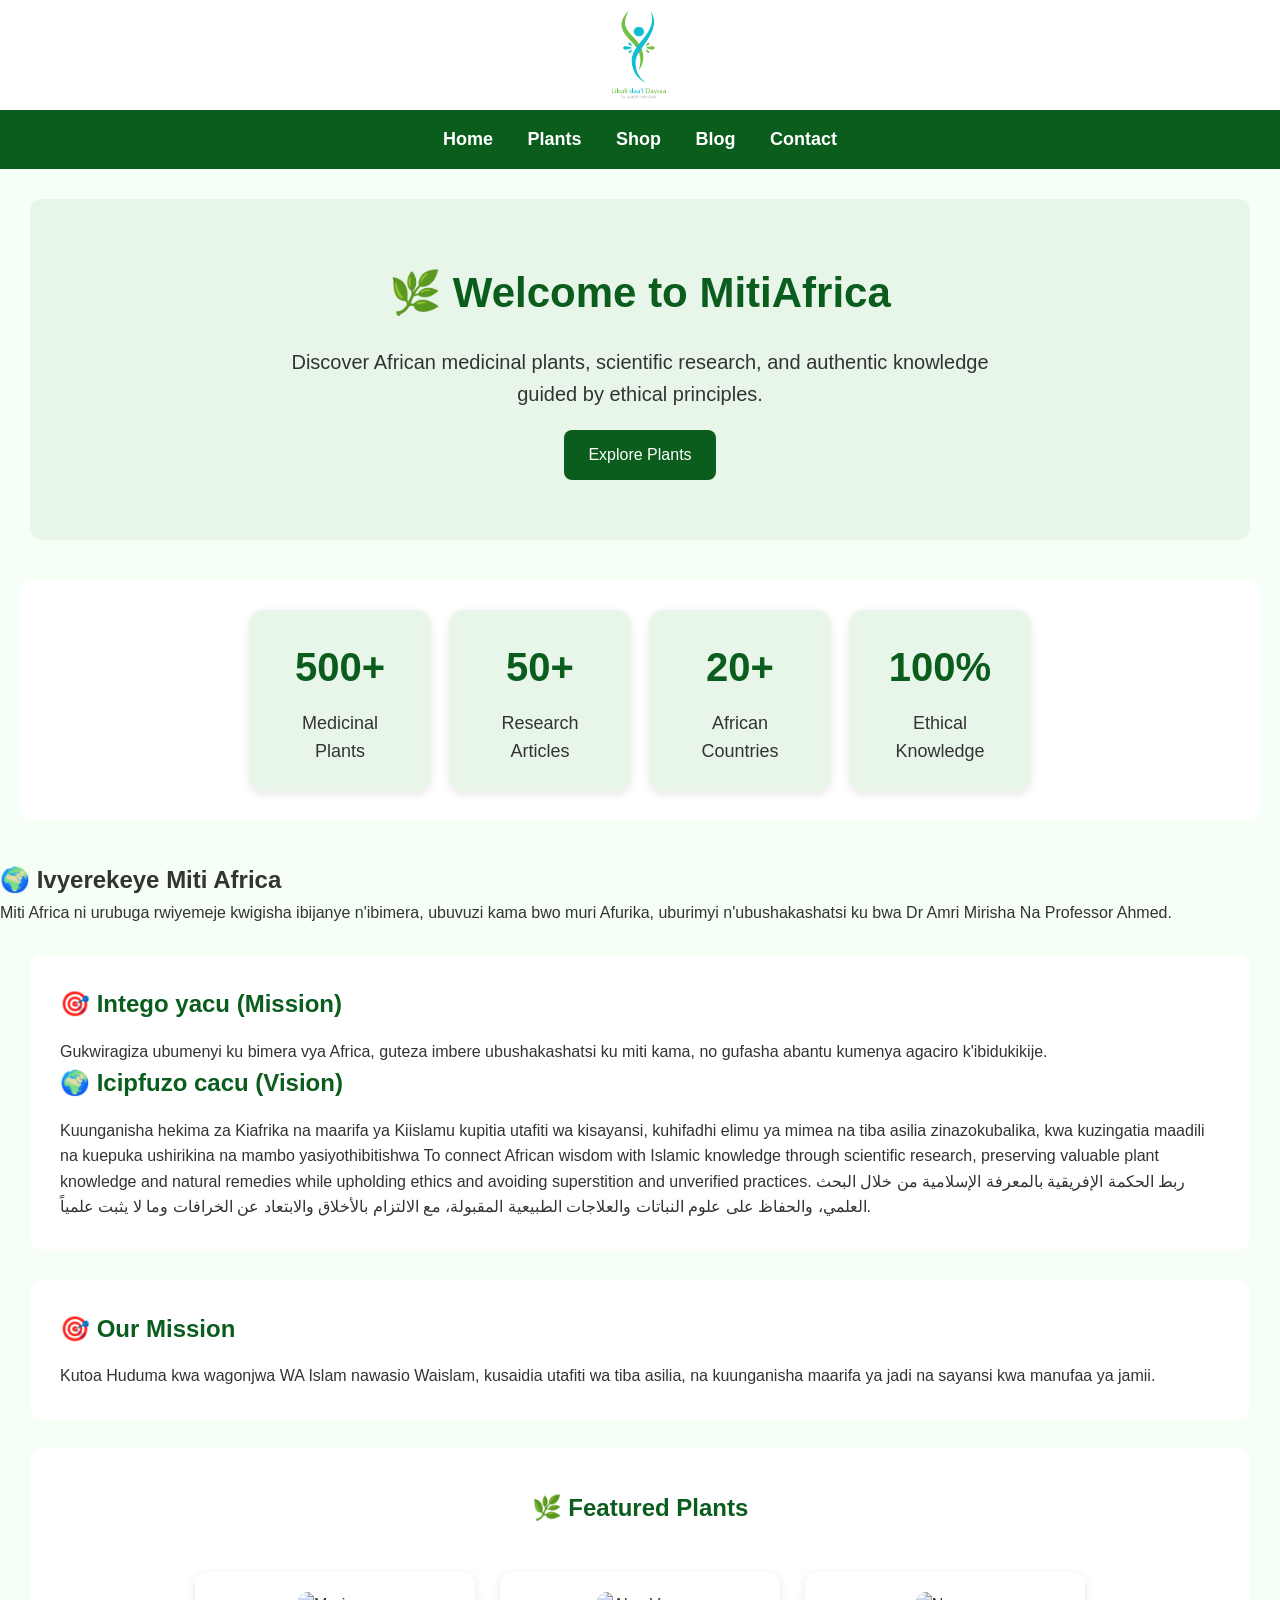
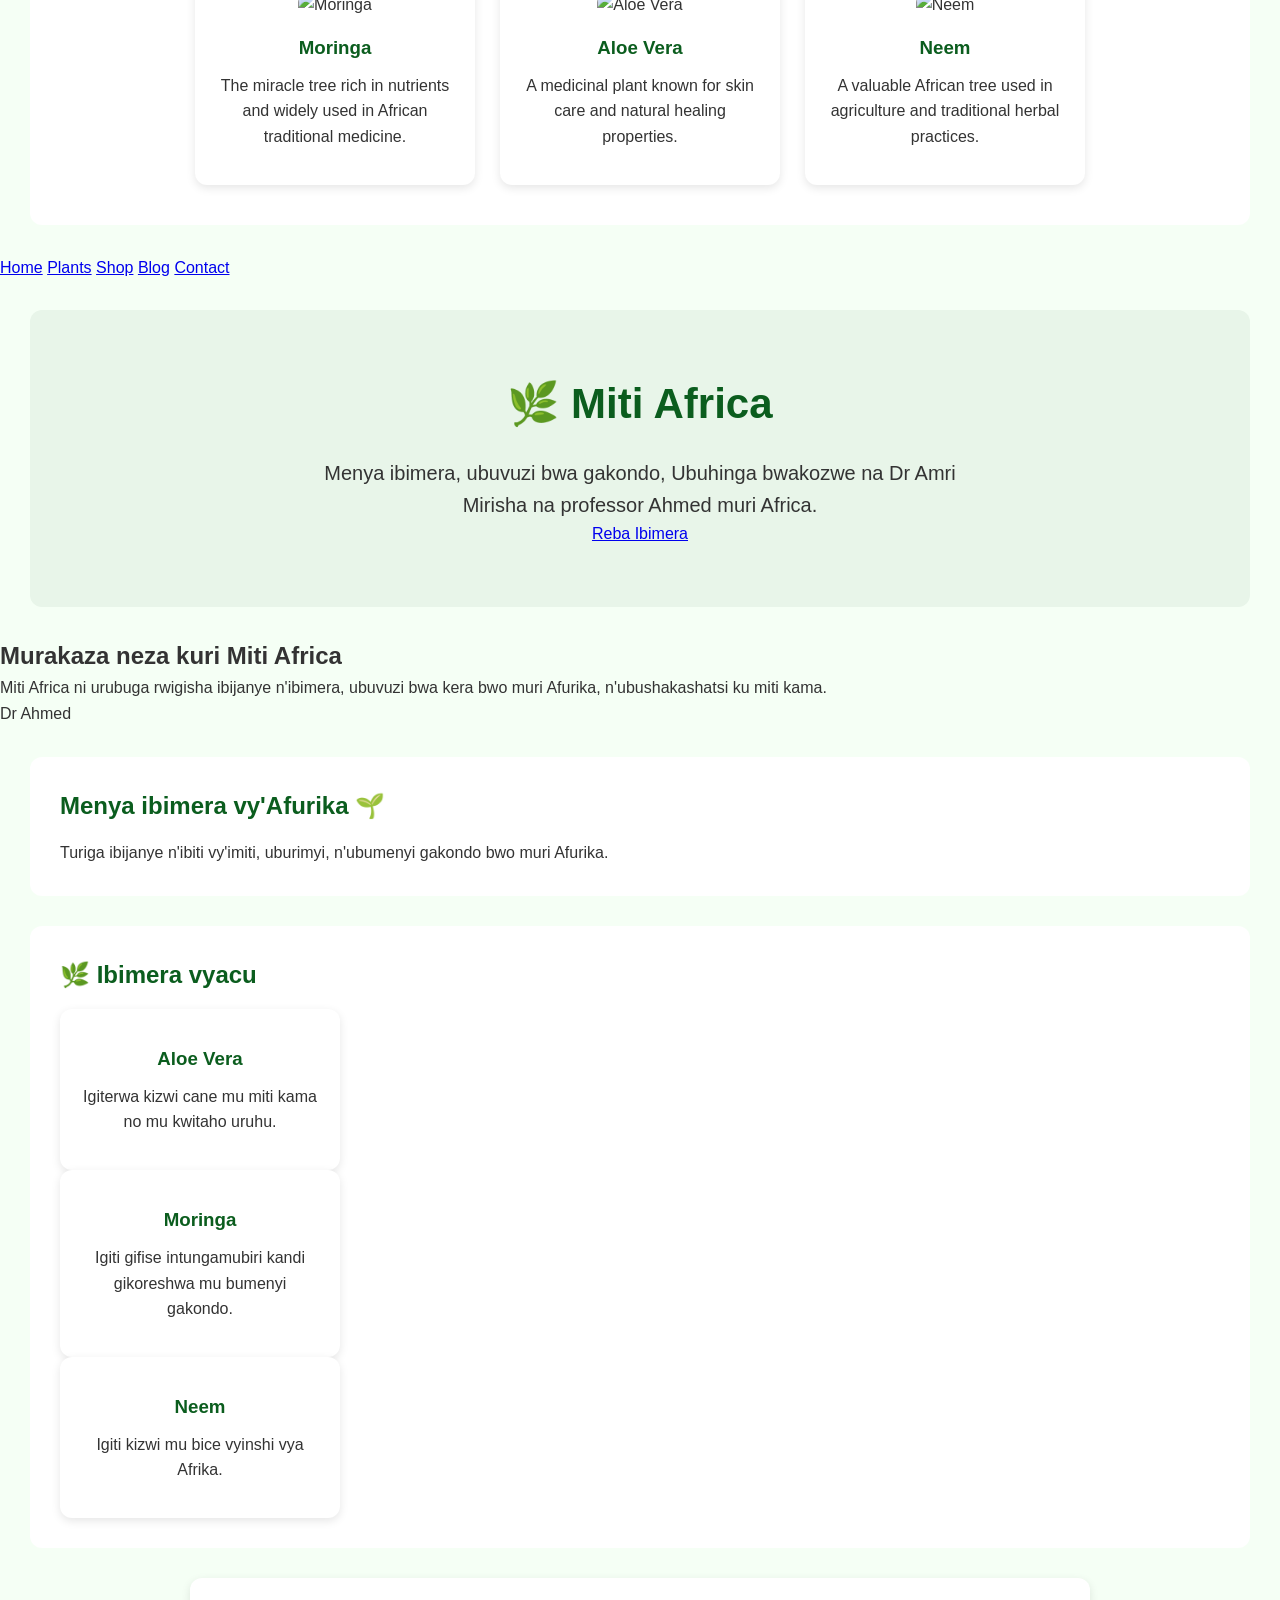
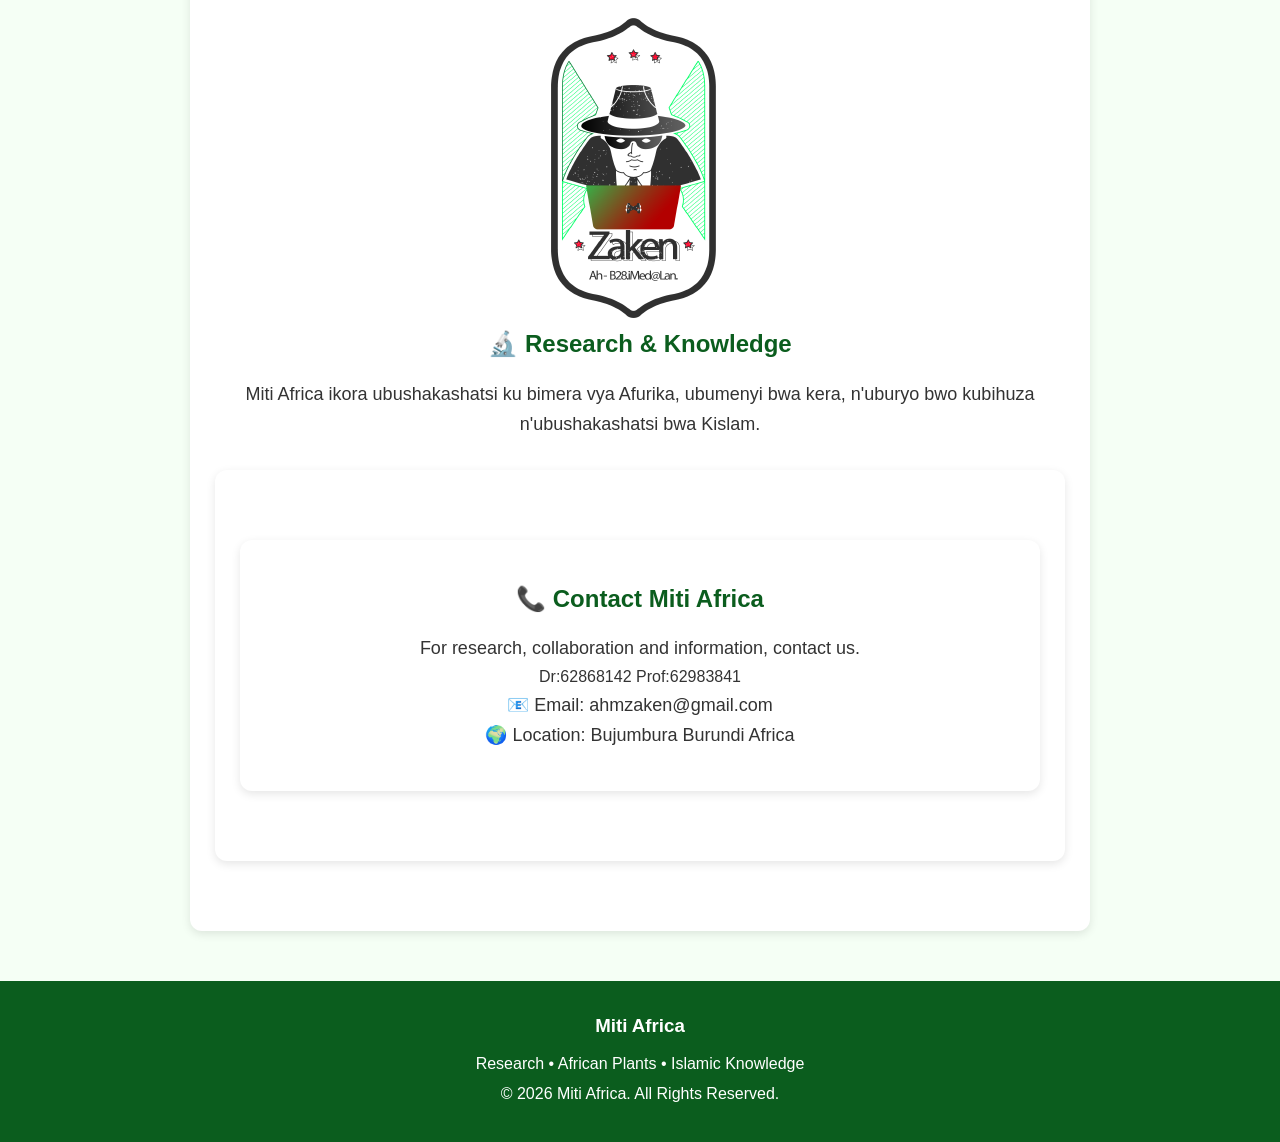
==== index.html @ 07043525 "Update index.html" ====
<!DOCTYPE html>
<html lang="en">

<head>
    <link rel="stylesheet" href="style.css">
    <link rel="icon" type="image/png" href="images/favicon.png">
    
<meta charset="UTF-8">
<meta name="viewport" content="width=device-width, initial-scale=1.0">
<title>Miti Africa</title>

<link rel="stylesheet" href="style.css">

</head>
    
<body>

<header>
    <img src="images/docteur.png" alt="Miti Africa Logo">
</header>

<nav>
    <a href="index.html">Home</a>
    <a href="plants.html">Plants</a>
    <a href="shop.html">Shop</a>
    <a href="blog.html">Blog</a>
    <a href="contact.html">Contact</a>
</nav>

<section class="hero">

    <h1>🌿 Welcome to MitiAfrica</h1>

    <p>
        Discover African medicinal plants, scientific research,
        and authentic knowledge guided by ethical principles.
    </p>

    <a href="plants.html" class="btn">Explore Plants</a>

</section>
<section class="stats">

    <div class="stat-card">
        <h2>500+</h2>
        <p>Medicinal Plants</p>
    </div>
    
    <div class="stat-card">
        <h2>50+</h2>
        <p>Research Articles</p>
    </div>

    <div class="stat-card">
        <h2>20+</h2>
        <p>African Countries</p>
    </div>

    <div class="stat-card">
        <h2>100%</h2>
        <p>Ethical Knowledge</p>
    </div>

</section>
    <h2>🌍 Ivyerekeye Miti Africa</h2>

    <p>
        Miti Africa ni urubuga rwiyemeje kwigisha ibijanye n'ibimera,
        ubuvuzi kama bwo muri Afurika, uburimyi n'ubushakashatsi ku bwa Dr Amri Mirisha Na Professor Ahmed.
    </p>

  </section> 
    <section class="mission">

    <div>
        <h2>🎯 Intego yacu (Mission)</h2>
        <p>
            Gukwiragiza ubumenyi ku bimera vya Africa,
            guteza imbere ubushakashatsi ku miti kama,
            no gufasha abantu kumenya agaciro k'ibidukikije.
        </p>
    </div>

    <div>
        <h2>🌍 Icipfuzo cacu (Vision)</h2>
        <p>
           Kuunganisha hekima za Kiafrika na maarifa ya Kiislamu
          kupitia utafiti wa kisayansi, kuhifadhi elimu ya mimea na tiba asilia zinazokubalika, kwa kuzingatia maadili na kuepuka ushirikina na mambo yasiyothibitishwa
         
          
          To connect African wisdom with Islamic knowledge through scientific research, preserving valuable plant knowledge and natural remedies
          while upholding ethics and avoiding superstition and unverified practices.
          
          
          ربط الحكمة الإفريقية بالمعرفة الإسلامية من خلال البحث العلمي، والحفاظ على علوم النباتات والعلاجات الطبيعية المقبولة، مع الالتزام بالأخلاق والابتعاد عن الخرافات وما لا يثبت علمياً.
        </p>
    </div>

    </section>
    <section class="mission">

    <div>
        <h2>🎯 Our Mission</h2>
        <p>
            Kutoa Huduma kwa wagonjwa WA Islam nawasio Waislam, kusaidia utafiti wa tiba asilia,
            na kuunganisha maarifa ya jadi na sayansi kwa manufaa ya jamii.
        </p>
    </div>

</section>

</section>
 <section class="featured-plants">

<h2>🌿 Featured Plants</h2>

<div class="plant-card">
<img src="images/moringa.jpg" alt="Moringa">
<h3>Moringa</h3>
<p>The miracle tree rich in nutrients and widely used in African traditional medicine.</p>
</div>

<div class="plant-card">
<img src="images/aloe-vera.jpg" alt="Aloe Vera">
<h3>Aloe Vera</h3>
<p>A medicinal plant known for skin care and natural healing properties.</p>
</div>

<div class="plant-card">
<img src="images/neem.jpg" alt="Neem">
<h3>Neem</h3>
<p>A valuable African tree used in agriculture and traditional herbal practices.</p>
</div>

</section> 
</section>  
    <a href="index.html">Home</a>
    <a href="plants.html">Plants</a>
    <a href="shop.html">Shop</a>
    <a href="blog.html">Blog</a>
    <a href="contact.html">Contact</a>
</nav>
<section class="hero">
    <h1>🌿 Miti Africa</h1>
    <p>
        Menya ibimera, ubuvuzi bwa gakondo, Ubuhinga bwakozwe na Dr Amri Mirisha na professor Ahmed muri Africa.
    </p>

    <a href="plants.html" class="button">Reba Ibimera</a>
</section>

<h2>Murakaza neza kuri Miti Africa</h2>

<p>
Miti Africa ni urubuga rwigisha ibijanye n'ibimera, ubuvuzi bwa kera bwo muri Afurika, n'ubushakashatsi ku miti kama.
<br>
Dr Ahmed
</p>
<section>
    <h2>Menya ibimera vy'Afurika 🌱</h2>
    <p>
        Turiga ibijanye n'ibiti vy'imiti, uburimyi, n'ubumenyi gakondo bwo muri Afurika.
    </p>
</section>
    <section>
    <h2>🌿 Ibimera vyacu</h2>

    <div class="plants">

        <div class="plant-card">
            <h3>Aloe Vera</h3>
            <p>Igiterwa kizwi cane mu miti kama no mu kwitaho uruhu.</p>
        </div>

        <div class="plant-card">
            <h3>Moringa</h3>
            <p>Igiti gifise intungamubiri kandi gikoreshwa mu bumenyi gakondo.</p>
        </div>

        <div class="plant-card">
            <h3>Neem</h3>
            <p>Igiti kizwi mu bice vyinshi vya Afrika.</p>
        </div>

    </div>
    </section>
    <section class="research">

    <img src="images/professeur.png" alt="Professor Miti Africa">

    <h2>🔬 Research & Knowledge</h2>

    <p>
        Miti Africa ikora ubushakashatsi ku bimera vya Afurika,
        ubumenyi bwa kera, n'uburyo bwo kubihuza n'ubushakashatsi bwa Kislam.
    </p>
<section class="contact">

    <section class="contact">

    <h2>📞 Contact Miti Africa</h2>

    <p>
        For research, collaboration and information, contact us.
    </p>
        Dr:62868142
        Prof:62983841

    <p>📧 Email: ahmzaken@gmail.com</p>

    <p>🌍 Location: Bujumbura Burundi Africa</p>

</section>

</section>
</section
</body> <footer>

    <h3>Miti Africa</h3>

    <p>Research • African Plants • Islamic Knowledge</p>

    <p>&copy; 2026 Miti Africa. All Rights Reserved.</p>

</footer>

</html>
---- style.css ----
/* =========================
   MITIAFRICA STYLE.CSS
========================= */

* {
    margin: 0;
    padding: 0;
    box-sizing: border-box;
}

body {
    background-color: #f5fff5;
    font-family: Arial, sans-serif;
    color: #333;
    line-height: 1.6;
}

/* =========================
   HEADER
========================= */

header {
    background-color: white;
    text-align: center;
    padding: 10px;
}

header img {
    width: 90px;
    height: auto;
    display: block;
    margin: auto;
}

/* =========================
   NAVIGATION
========================= */

nav {
    background-color: #0b5d1e;
    text-align: center;
    padding: 15px;
    position: sticky;
    top: 0;
    z-index: 1000;
}

nav a {
    color: white;
    text-decoration: none;
    margin: 0 15px;
    font-size: 18px;
    font-weight: bold;
}

nav a:hover {
    color: #90ee90;
}

/* =========================
   HERO
========================= */

.hero {
    background-color: #e8f5e9;
    text-align: center;
    padding: 60px 20px;
}

.hero h1 {
    color: #0b5d1e;
    font-size: 42px;
    margin-bottom: 20px;
}

.hero p {
    font-size: 20px;
    max-width: 700px;
    margin: auto;
}

.hero-logo {
    width: 180px;
    margin-bottom: 20px;
}

/* =========================
   BUTTONS
========================= */

.btn,
button {
    display: inline-block;
    background-color: #0b5d1e;
    color: white;
    text-decoration: none;
    border: none;
    border-radius: 8px;
    padding: 12px 24px;
    margin-top: 20px;
    font-size: 16px;
    cursor: pointer;
}

.btn:hover,
button:hover {
    background-color: #15803d;
}
/* =========================
   SECTIONS
========================= */

section {
    background-color: white;
    margin: 30px;
    padding: 30px;
    border-radius: 12px;
}

section h2 {
    color: #0b5d1e;
    margin-bottom: 15px;
}

/* =========================
   ABOUT
========================= */

.about {
    text-align: center;
}

.about img {
    width: 300px;
    max-width: 100%;
    border-radius: 12px;
    margin-top: 20px;
}

/* =========================
   FEATURED PLANTS
========================= */

.featured-plants {
    display: flex;
    flex-wrap: wrap;
    justify-content: center;
    gap: 25px;
    padding: 40px 20px;
}

.featured-plants h2 {
    width: 100%;
    text-align: center;
    color: #0b5d1e;
    margin-bottom: 20px;
}

/* =========================
   PLANT CARDS
========================= */

.plant-card {
    width: 280px;
    background: white;
    border-radius: 12px;
    padding: 20px;
    text-align: center;
    box-shadow: 0 3px 10px rgba(0,0,0,0.1);
}

.plant-card img {
    width: 100%;
    height: 200px;
    object-fit: cover;
    border-radius: 10px;
}

.plant-card h3 {
    color: #0b5d1e;
    margin: 15px 0 10px;
}

.plant-card p {
    margin-bottom: 15px;
}

/* =========================
   SEARCH
========================= */

.search-box {
    text-align: center;
    margin: 30px auto;
}

.search-box input {
    width: 80%;
    max-width: 450px;
    padding: 14px;
    font-size: 18px;
    border: 2px solid #0b5d1e;
    border-radius: 10px;
    outline: none;
}

.search-box input:focus {
    box-shadow: 0 0 8px rgba(11,93,30,0.4);
}

/* =========================
   CATEGORIES
========================= */

.categories {
    text-align: center;
    margin: 30px auto;
}

.categories h2 {
    color: #0b5d1e;
    margin-bottom: 20px;
}

.categories button {
    margin: 8px;
}
/* =========================
   RESEARCH
========================= */

.research {
    background-color: white;
    padding: 40px 25px;
    margin: 30px auto;
    max-width: 900px;
    border-radius: 12px;
    text-align: center;
    box-shadow: 0 3px 10px rgba(0,0,0,0.1);
}

.research h2 {
    color: #0b5d1e;
    margin-bottom: 15px;
}

.research p {
    font-size: 18px;
    line-height: 1.7;
}

/* =========================
   CONTACT
========================= */

.contact {
    background-color: white;
    padding: 40px 25px;
    margin: 30px auto;
    max-width: 900px;
    border-radius: 12px;
    text-align: center;
    box-shadow: 0 3px 10px rgba(0,0,0,0.1);
}

.contact h2 {
    color: #0b5d1e;
    margin-bottom: 15px;
}

.contact p {
    font-size: 18px;
    line-height: 1.7;
}
/*statistics*/
.stats {
    display: flex;
    justify-content: center;
    flex-wrap: wrap;
    gap: 20px;
    margin: 40px 20px;
}

.stat-card {
    background: #e8f5e9;
    border-radius: 12px;
    padding: 25px;
    width: 180px;
    text-align: center;
    box-shadow: 0 3px 10px rgba(0,0,0,0.1);
}

.stat-card h2 {
    color: #0b5d1e;
    font-size: 40px;
    margin-bottom: 10px;
}

.stat-card p {
    font-size: 18px;
}
/* =========================
   FOOTER
========================= */

footer {
    background-color: #0b5d1e;
    color: white;
    text-align: center;
    padding: 30px 20px;
    margin-top: 50px;
}

footer h3 {
    margin-bottom: 10px;
}

footer p {
    margin: 5px 0;
}

/* =========================
   RESPONSIVE DESIGN
========================= */

@media (max-width: 768px) {

   nav {
    display: flex;
    justify-content: center;
    flex-wrap: wrap;
    gap: 15px;
}

nav a {
    display: inline-block;
    margin: 5px;
} 
    .hero h1 {
        font-size: 32px;
    }

    .hero p {
        font-size: 16px;
    }

    .plant-card {
        width: 90%;
    }

    section,
    .about,
    .research,
    .contact {
        margin: 15px;
        padding: 20px;
    }

    header img {
        width: 70px;
    }

    .featured-plants {
        flex-direction: column;
        align-items: center;
    }

    .search-box input {
        width: 95%;
    }
        }
---- style.css ----
/* =========================
   MITIAFRICA STYLE.CSS
========================= */

* {
    margin: 0;
    padding: 0;
    box-sizing: border-box;
}

body {
    background-color: #f5fff5;
    font-family: Arial, sans-serif;
    color: #333;
    line-height: 1.6;
}

/* =========================
   HEADER
========================= */

header {
    background-color: white;
    text-align: center;
    padding: 10px;
}

header img {
    width: 90px;
    height: auto;
    display: block;
    margin: auto;
}

/* =========================
   NAVIGATION
========================= */

nav {
    background-color: #0b5d1e;
    text-align: center;
    padding: 15px;
    position: sticky;
    top: 0;
    z-index: 1000;
}

nav a {
    color: white;
    text-decoration: none;
    margin: 0 15px;
    font-size: 18px;
    font-weight: bold;
}

nav a:hover {
    color: #90ee90;
}

/* =========================
   HERO
========================= */

.hero {
    background-color: #e8f5e9;
    text-align: center;
    padding: 60px 20px;
}

.hero h1 {
    color: #0b5d1e;
    font-size: 42px;
    margin-bottom: 20px;
}

.hero p {
    font-size: 20px;
    max-width: 700px;
    margin: auto;
}

.hero-logo {
    width: 180px;
    margin-bottom: 20px;
}

/* =========================
   BUTTONS
========================= */

.btn,
button {
    display: inline-block;
    background-color: #0b5d1e;
    color: white;
    text-decoration: none;
    border: none;
    border-radius: 8px;
    padding: 12px 24px;
    margin-top: 20px;
    font-size: 16px;
    cursor: pointer;
}

.btn:hover,
button:hover {
    background-color: #15803d;
}
/* =========================
   SECTIONS
========================= */

section {
    background-color: white;
    margin: 30px;
    padding: 30px;
    border-radius: 12px;
}

section h2 {
    color: #0b5d1e;
    margin-bottom: 15px;
}

/* =========================
   ABOUT
========================= */

.about {
    text-align: center;
}

.about img {
    width: 300px;
    max-width: 100%;
    border-radius: 12px;
    margin-top: 20px;
}

/* =========================
   FEATURED PLANTS
========================= */

.featured-plants {
    display: flex;
    flex-wrap: wrap;
    justify-content: center;
    gap: 25px;
    padding: 40px 20px;
}

.featured-plants h2 {
    width: 100%;
    text-align: center;
    color: #0b5d1e;
    margin-bottom: 20px;
}

/* =========================
   PLANT CARDS
========================= */

.plant-card {
    width: 280px;
    background: white;
    border-radius: 12px;
    padding: 20px;
    text-align: center;
    box-shadow: 0 3px 10px rgba(0,0,0,0.1);
}

.plant-card img {
    width: 100%;
    height: 200px;
    object-fit: cover;
    border-radius: 10px;
}

.plant-card h3 {
    color: #0b5d1e;
    margin: 15px 0 10px;
}

.plant-card p {
    margin-bottom: 15px;
}

/* =========================
   SEARCH
========================= */

.search-box {
    text-align: center;
    margin: 30px auto;
}

.search-box input {
    width: 80%;
    max-width: 450px;
    padding: 14px;
    font-size: 18px;
    border: 2px solid #0b5d1e;
    border-radius: 10px;
    outline: none;
}

.search-box input:focus {
    box-shadow: 0 0 8px rgba(11,93,30,0.4);
}

/* =========================
   CATEGORIES
========================= */

.categories {
    text-align: center;
    margin: 30px auto;
}

.categories h2 {
    color: #0b5d1e;
    margin-bottom: 20px;
}

.categories button {
    margin: 8px;
}
/* =========================
   RESEARCH
========================= */

.research {
    background-color: white;
    padding: 40px 25px;
    margin: 30px auto;
    max-width: 900px;
    border-radius: 12px;
    text-align: center;
    box-shadow: 0 3px 10px rgba(0,0,0,0.1);
}

.research h2 {
    color: #0b5d1e;
    margin-bottom: 15px;
}

.research p {
    font-size: 18px;
    line-height: 1.7;
}

/* =========================
   CONTACT
========================= */

.contact {
    background-color: white;
    padding: 40px 25px;
    margin: 30px auto;
    max-width: 900px;
    border-radius: 12px;
    text-align: center;
    box-shadow: 0 3px 10px rgba(0,0,0,0.1);
}

.contact h2 {
    color: #0b5d1e;
    margin-bottom: 15px;
}

.contact p {
    font-size: 18px;
    line-height: 1.7;
}
/*statistics*/
.stats {
    display: flex;
    justify-content: center;
    flex-wrap: wrap;
    gap: 20px;
    margin: 40px 20px;
}

.stat-card {
    background: #e8f5e9;
    border-radius: 12px;
    padding: 25px;
    width: 180px;
    text-align: center;
    box-shadow: 0 3px 10px rgba(0,0,0,0.1);
}

.stat-card h2 {
    color: #0b5d1e;
    font-size: 40px;
    margin-bottom: 10px;
}

.stat-card p {
    font-size: 18px;
}
/* =========================
   FOOTER
========================= */

footer {
    background-color: #0b5d1e;
    color: white;
    text-align: center;
    padding: 30px 20px;
    margin-top: 50px;
}

footer h3 {
    margin-bottom: 10px;
}

footer p {
    margin: 5px 0;
}

/* =========================
   RESPONSIVE DESIGN
========================= */

@media (max-width: 768px) {

   nav {
    display: flex;
    justify-content: center;
    flex-wrap: wrap;
    gap: 15px;
}

nav a {
    display: inline-block;
    margin: 5px;
} 
    .hero h1 {
        font-size: 32px;
    }

    .hero p {
        font-size: 16px;
    }

    .plant-card {
        width: 90%;
    }

    section,
    .about,
    .research,
    .contact {
        margin: 15px;
        padding: 20px;
    }

    header img {
        width: 70px;
    }

    .featured-plants {
        flex-direction: column;
        align-items: center;
    }

    .search-box input {
        width: 95%;
    }
        }
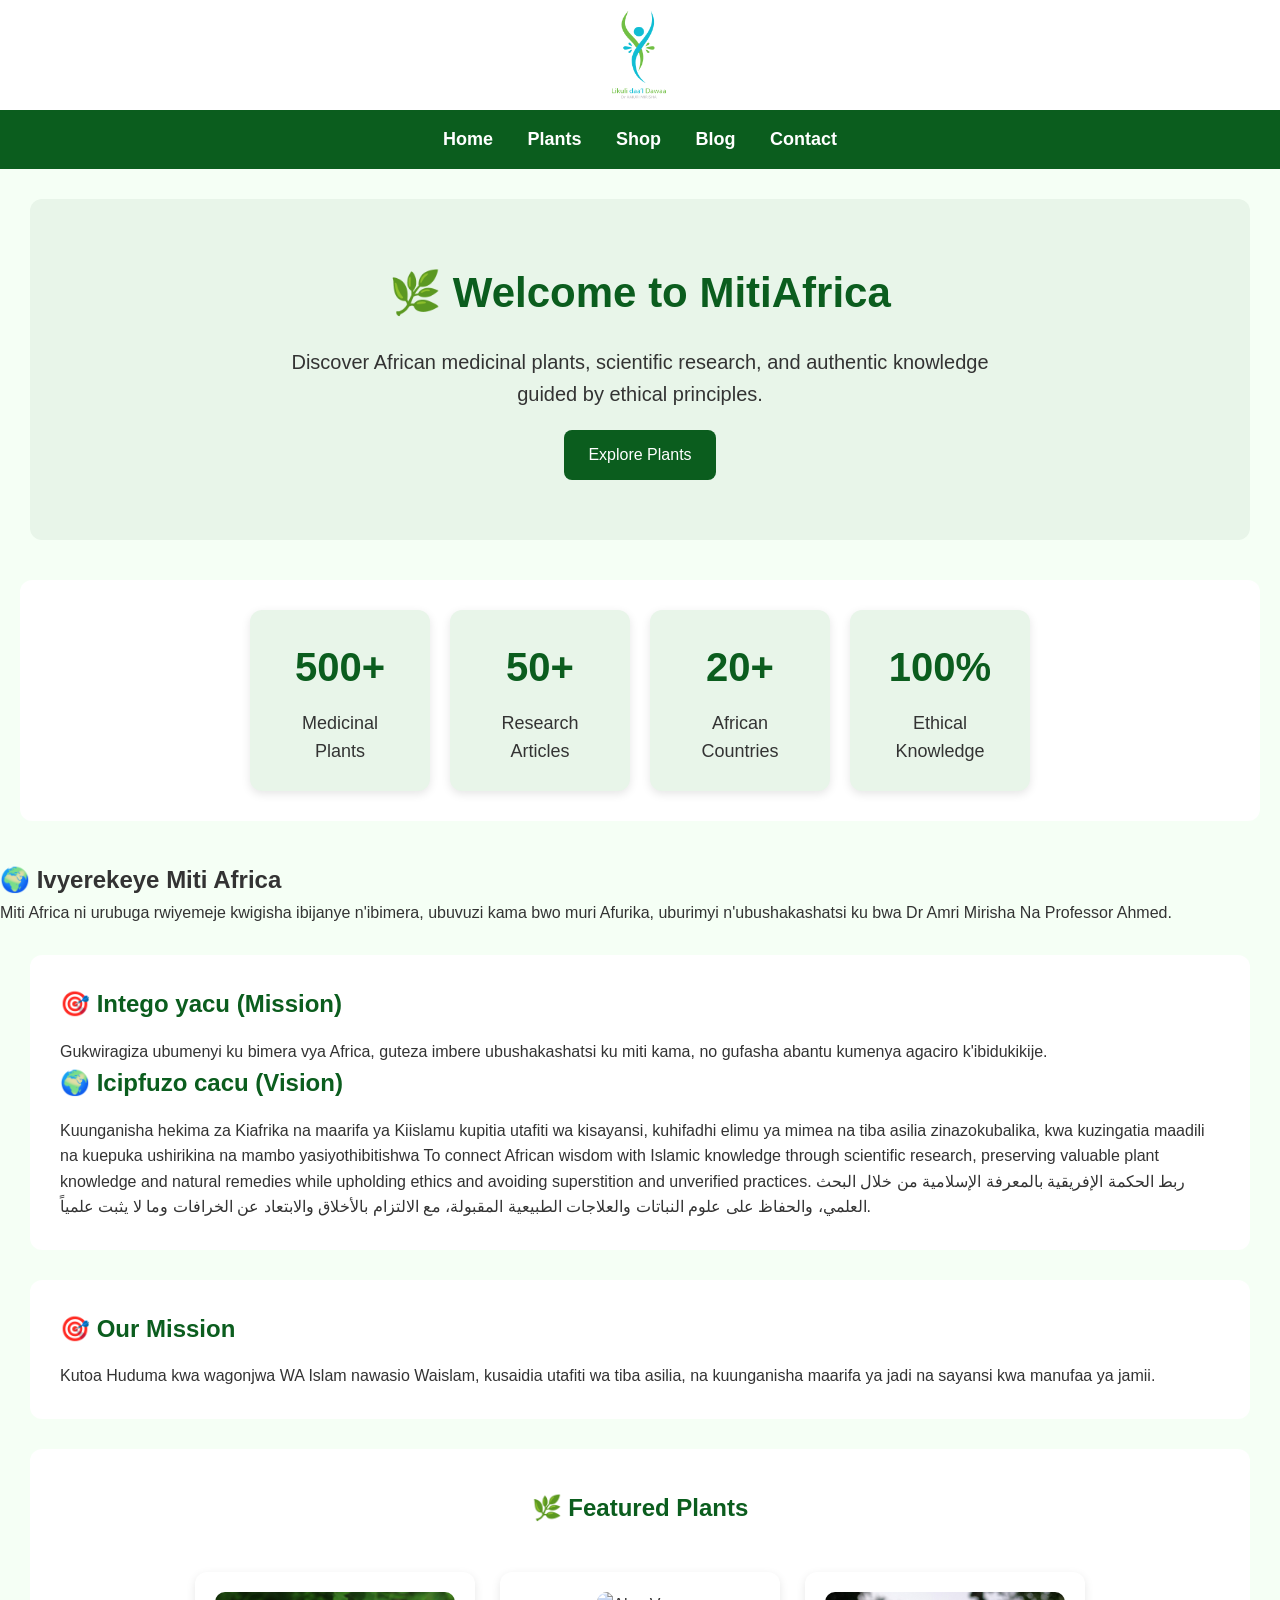
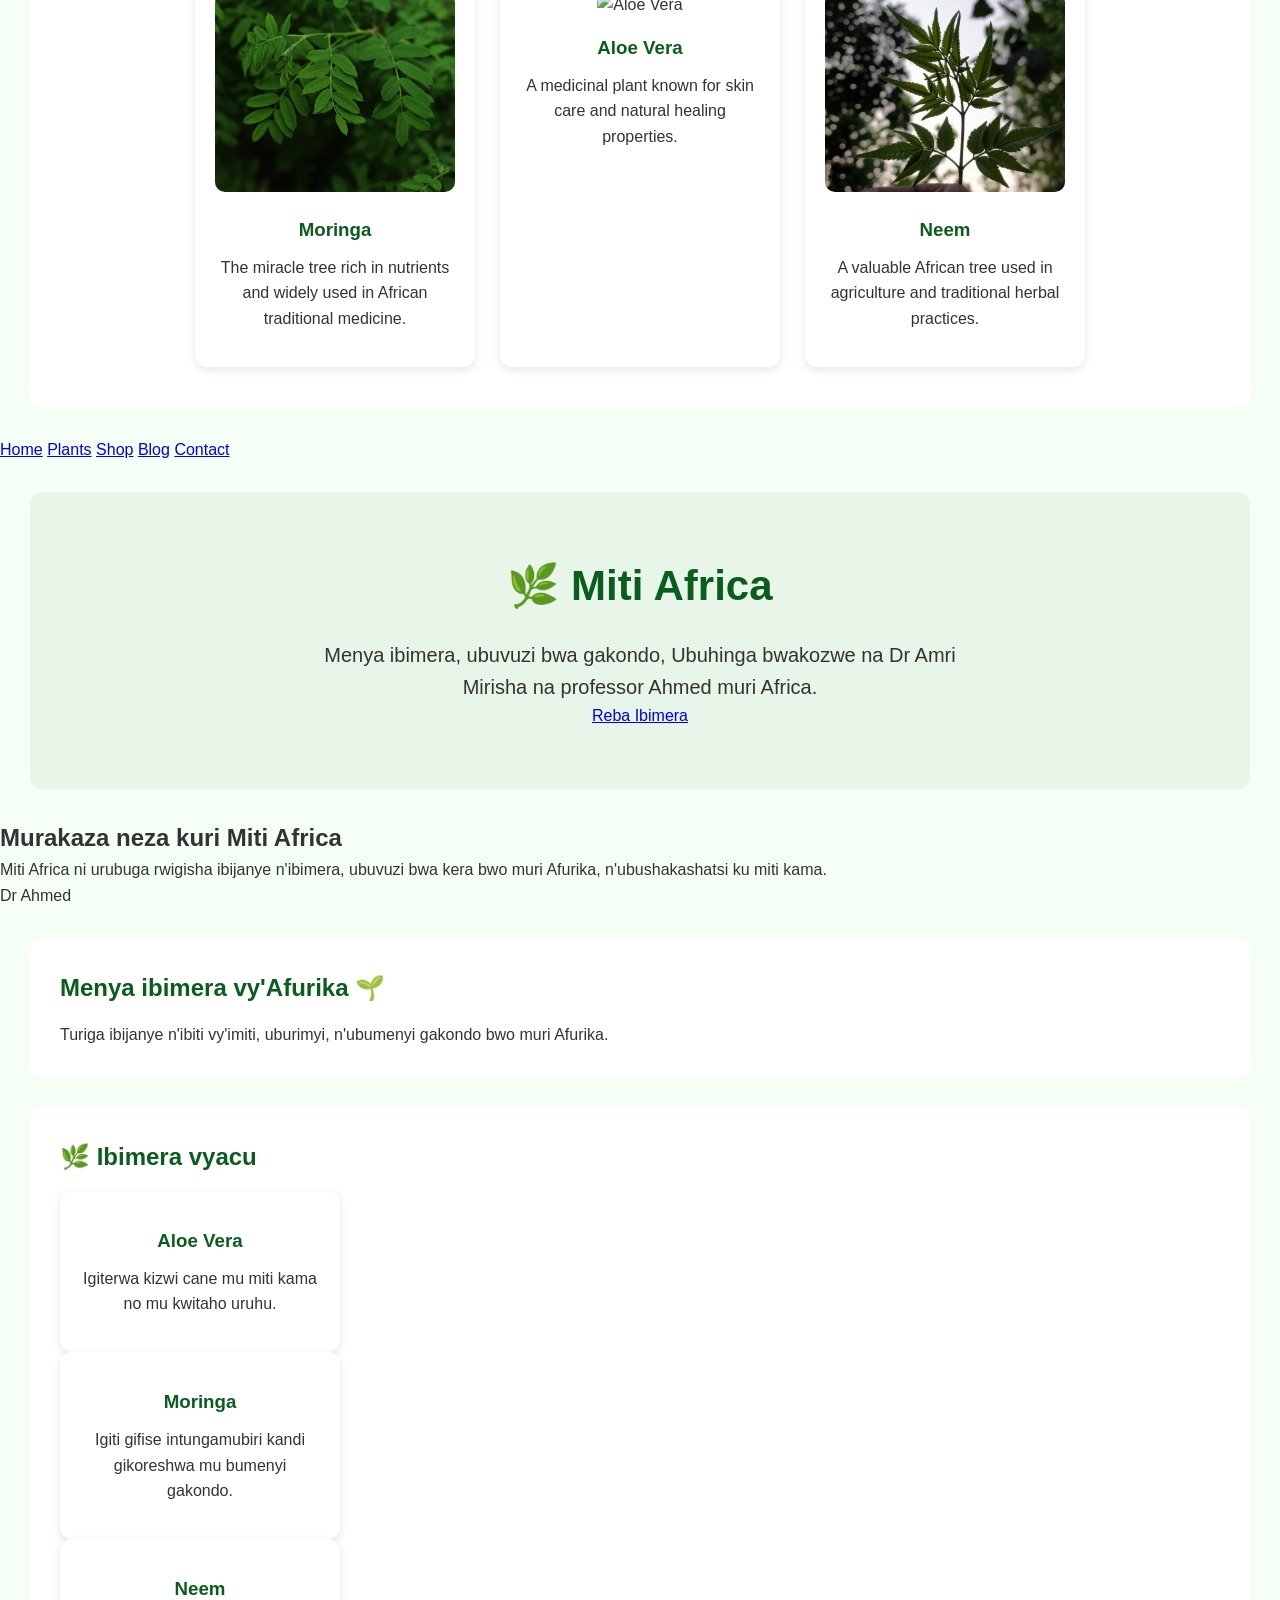
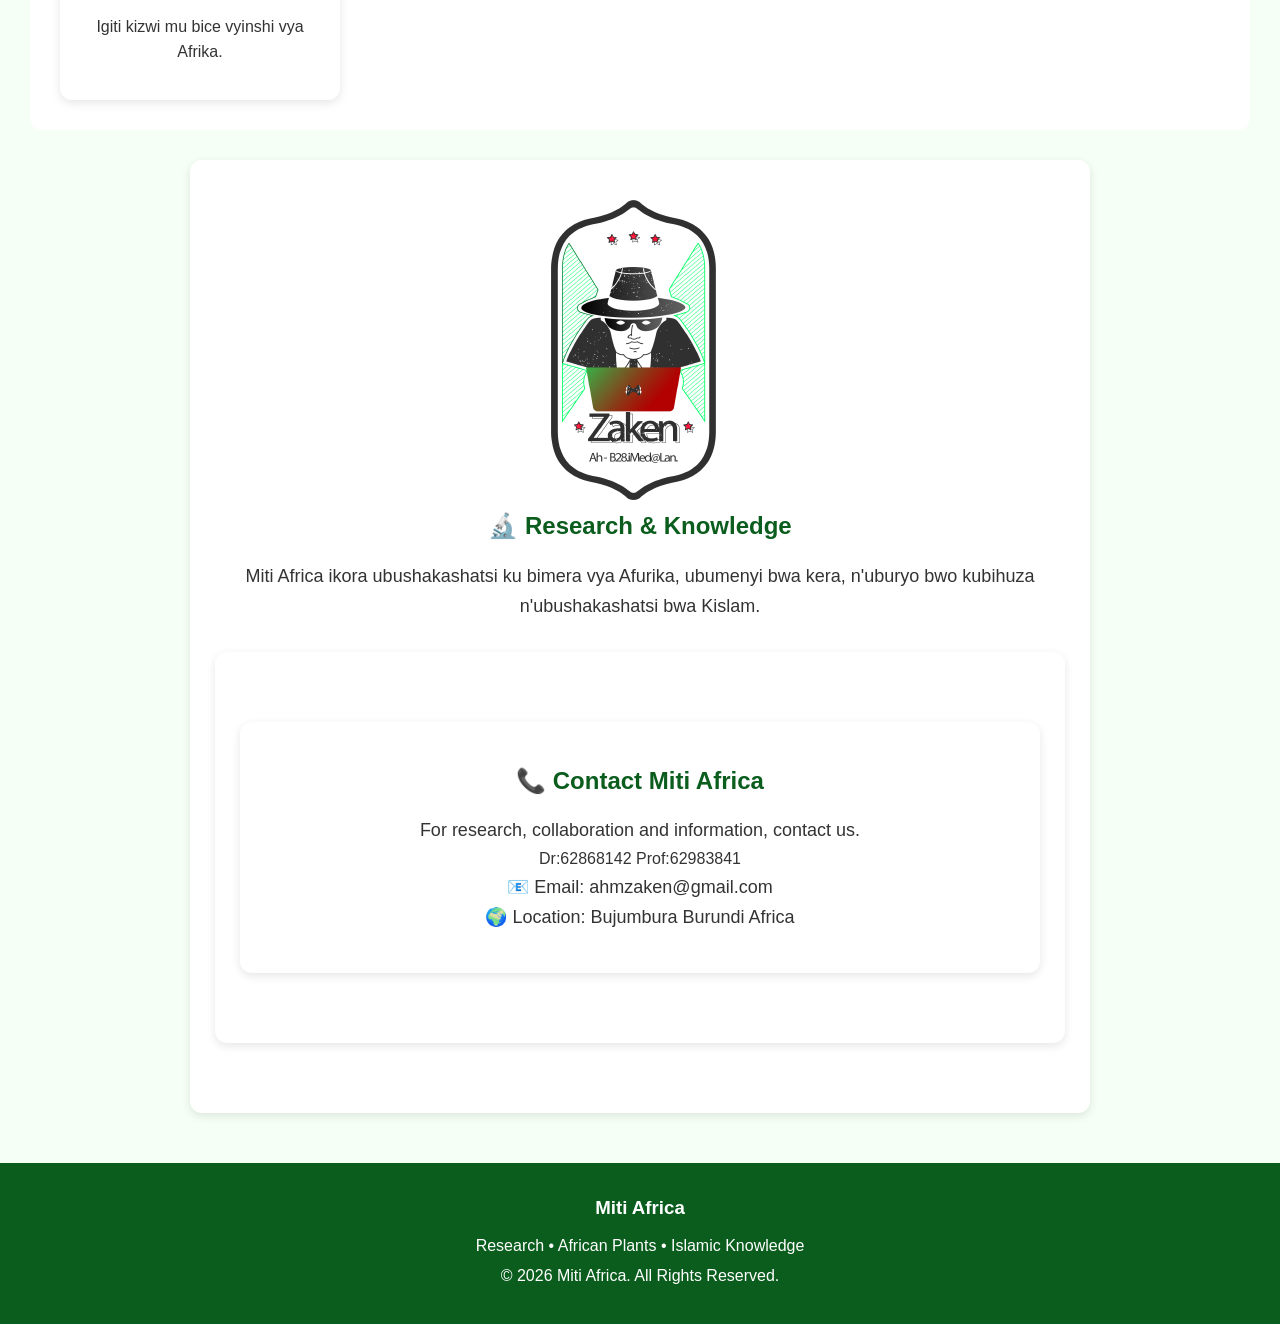
==== commit f0153642: "Update index.html" ====
--- a/index.html
+++ b/index.html
@@ -1,17 +1,36 @@
 <!DOCTYPE html>
 <html lang="en">
 
-<head>
+    <head>
+
+    <meta charset="UTF-8">
+    <meta name="viewport" content="width=device-width, initial-scale=1.0">
+
+    <title>MitiAfrica | African Medicinal Plants & Traditional Medicine</title>
+
+    <meta name="description" content="Explore African medicinal plants, traditional herbal medicine, scientific research, and natural health education with MitiAfrica.">
+
+    <meta name="keywords" content="African medicinal plants, herbal medicine, traditional medicine, Moringa, Neem, Aloe Vera, Cloves, Ginger, Turmeric">
+
+    <meta name="author" content="MitiAfrica">
+
+    <meta name="robots" content="index, follow">
+
+    <meta property="og:title" content="MitiAfrica | African Medicinal Plants">
+
+    <meta property="og:description" content="Discover African medicinal plants, scientific research and traditional herbal knowledge.">
+
+    <meta property="og:image" content="https://mitiarica.github.io/ahmitiafrica/images/docteur.png">
+
+    <meta property="og:url" content="https://mitiarica.github.io/ahmitiafrica/">
+
+    <meta property="og:type" content="website">
+
+    <link rel="icon" type="image/png" href="images/favicon.png">
+
     <link rel="stylesheet" href="style.css">
-    <link rel="icon" type="image/png" href="images/favicon.png">
-    
-<meta charset="UTF-8">
-<meta name="viewport" content="width=device-width, initial-scale=1.0">
-<title>Miti Africa</title>
-
-<link rel="stylesheet" href="style.css">
-
-</head>
+
+    </head>
     
 <body>
 
--- a/style.css
+++ b/style.css
@@ -299,6 +299,25 @@
 .stat-card p {
     font-size: 18px;
 }
+.contact form {
+    max-width: 700px;
+    margin: auto;
+}
+
+.contact input,
+.contact textarea {
+    width: 100%;
+    padding: 14px;
+    border: 2px solid #0b5d1e;
+    border-radius: 8px;
+    font-size: 16px;
+    margin-bottom: 15px;
+    font-family: Arial, sans-serif;
+}
+
+.contact textarea {
+    resize: vertical;
+}
 /* =========================
    FOOTER
 ========================= */
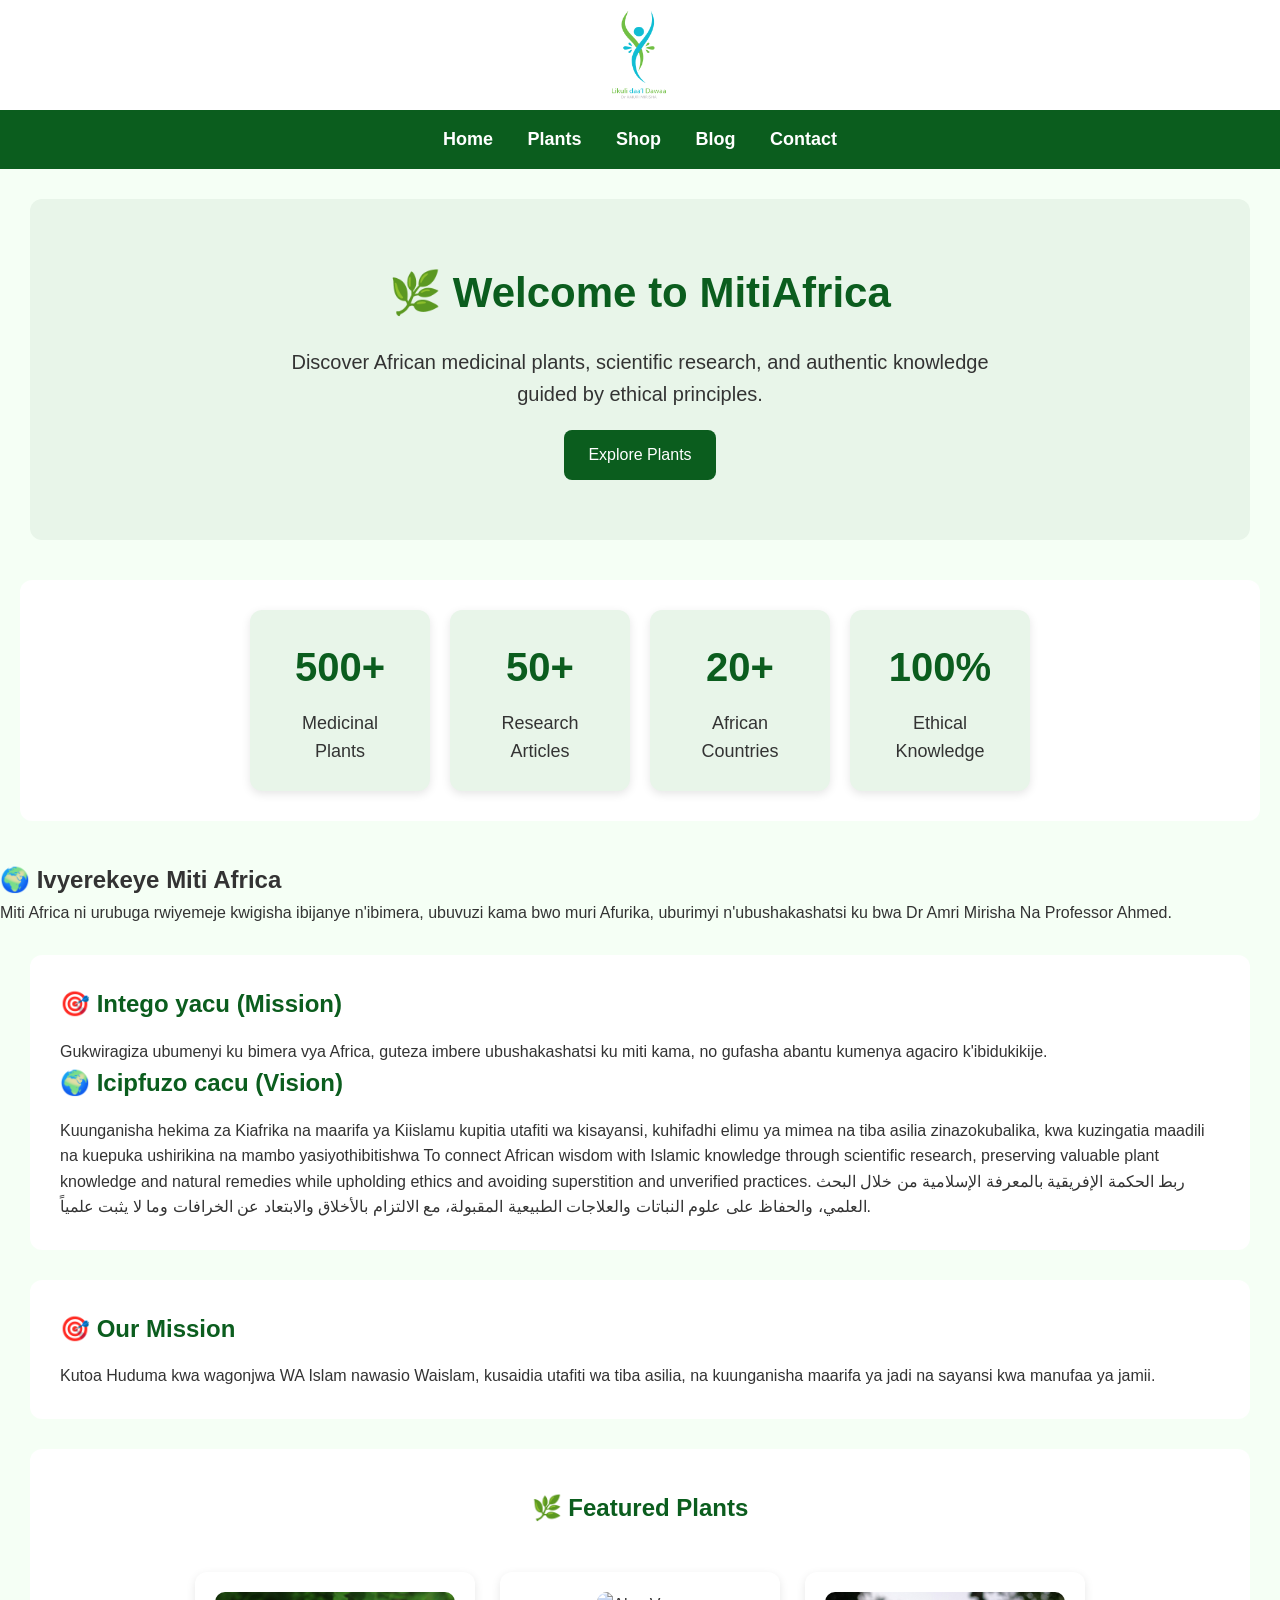
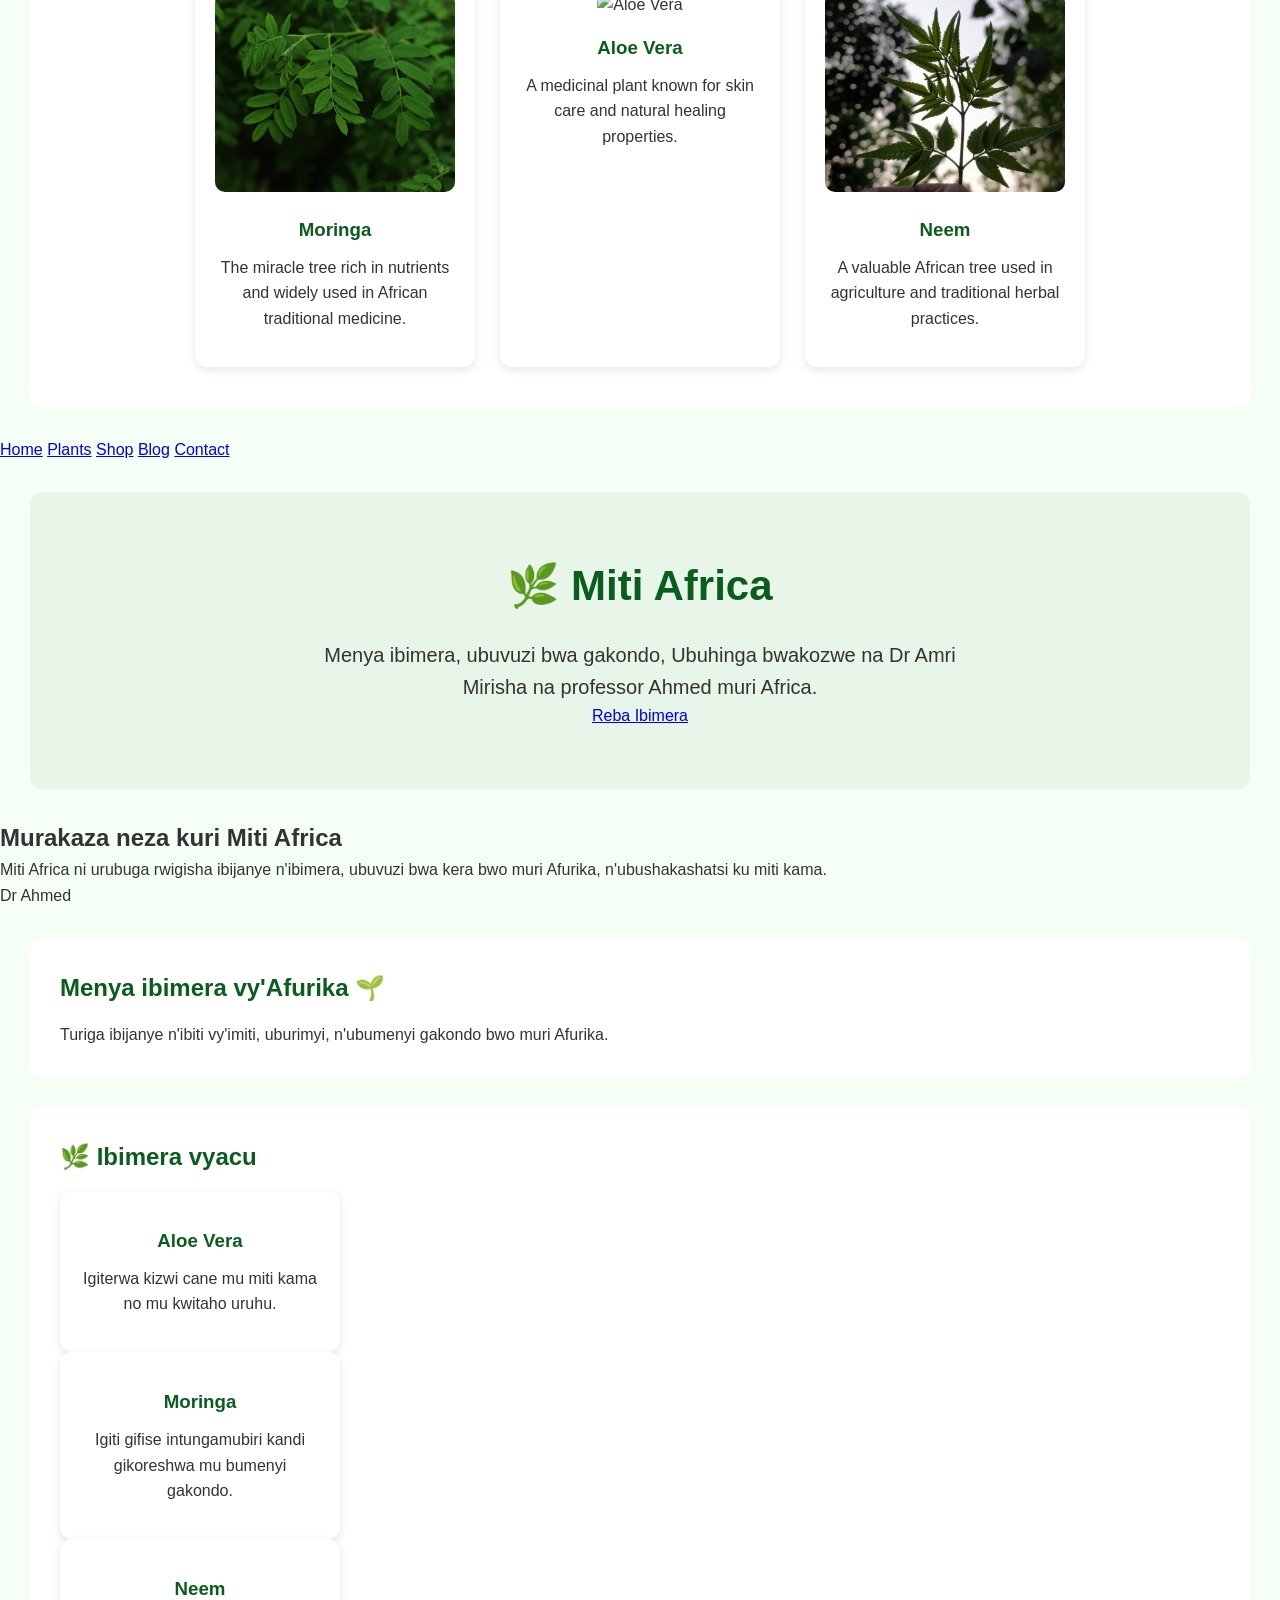
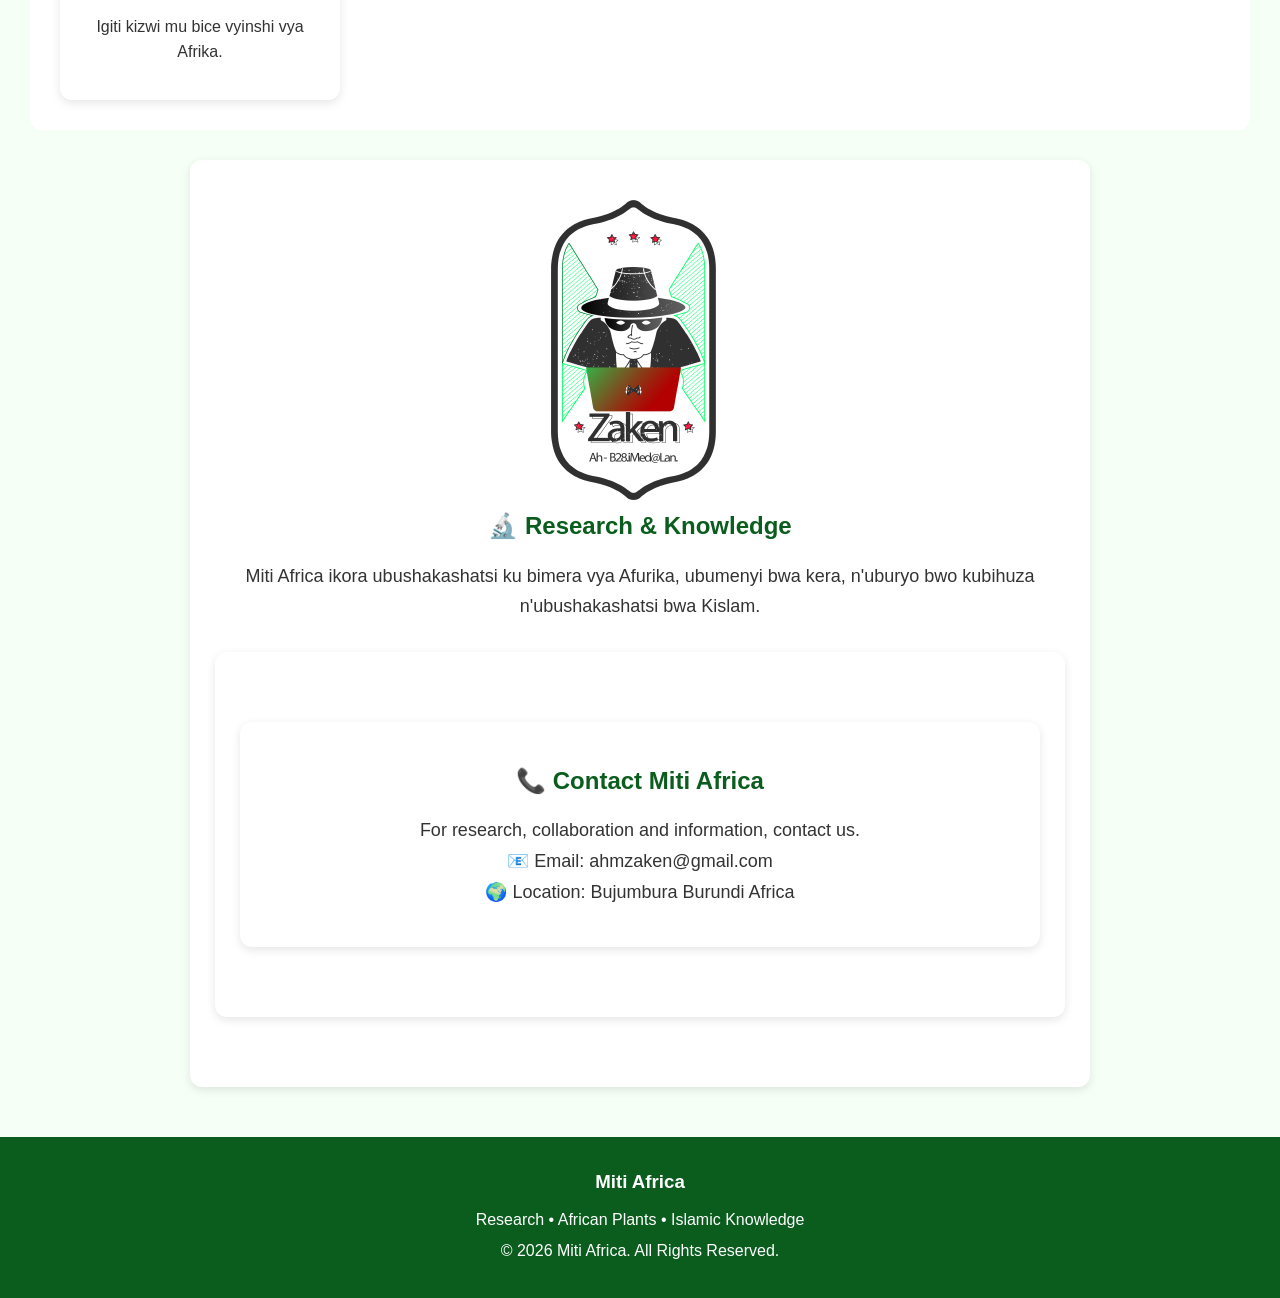
==== commit 51cc737d: "Update index.html" ====
--- a/index.html
+++ b/index.html
@@ -5,7 +5,7 @@
 
     <meta charset="UTF-8">
     <meta name="viewport" content="width=device-width, initial-scale=1.0">
-
+<meta name="google-site-verification" content="pfgQx2Ck2p1mUQ2FR68ayiIQ5ZLe25jiG356lMW5mMY" />
     <title>MitiAfrica | African Medicinal Plants & Traditional Medicine</title>
 
     <meta name="description" content="Explore African medicinal plants, traditional herbal medicine, scientific research, and natural health education with MitiAfrica.">
@@ -20,9 +20,9 @@
 
     <meta property="og:description" content="Discover African medicinal plants, scientific research and traditional herbal knowledge.">
 
-    <meta property="og:image" content="https://mitiarica.github.io/ahmitiafrica/images/docteur.png">
-
-    <meta property="og:url" content="https://mitiarica.github.io/ahmitiafrica/">
+    <meta property="og:image" content="https://mitiarica.github.io/AhMitiAfrica/images/docteur.png">
+
+    <meta property="og:url" content="https://mitiarica.github.io/AhMitiAfrica/">
 
     <meta property="og:type" content="website">
 
@@ -222,8 +222,6 @@
     <p>
         For research, collaboration and information, contact us.
     </p>
-        Dr:62868142
-        Prof:62983841
 
     <p>📧 Email: ahmzaken@gmail.com</p>
 
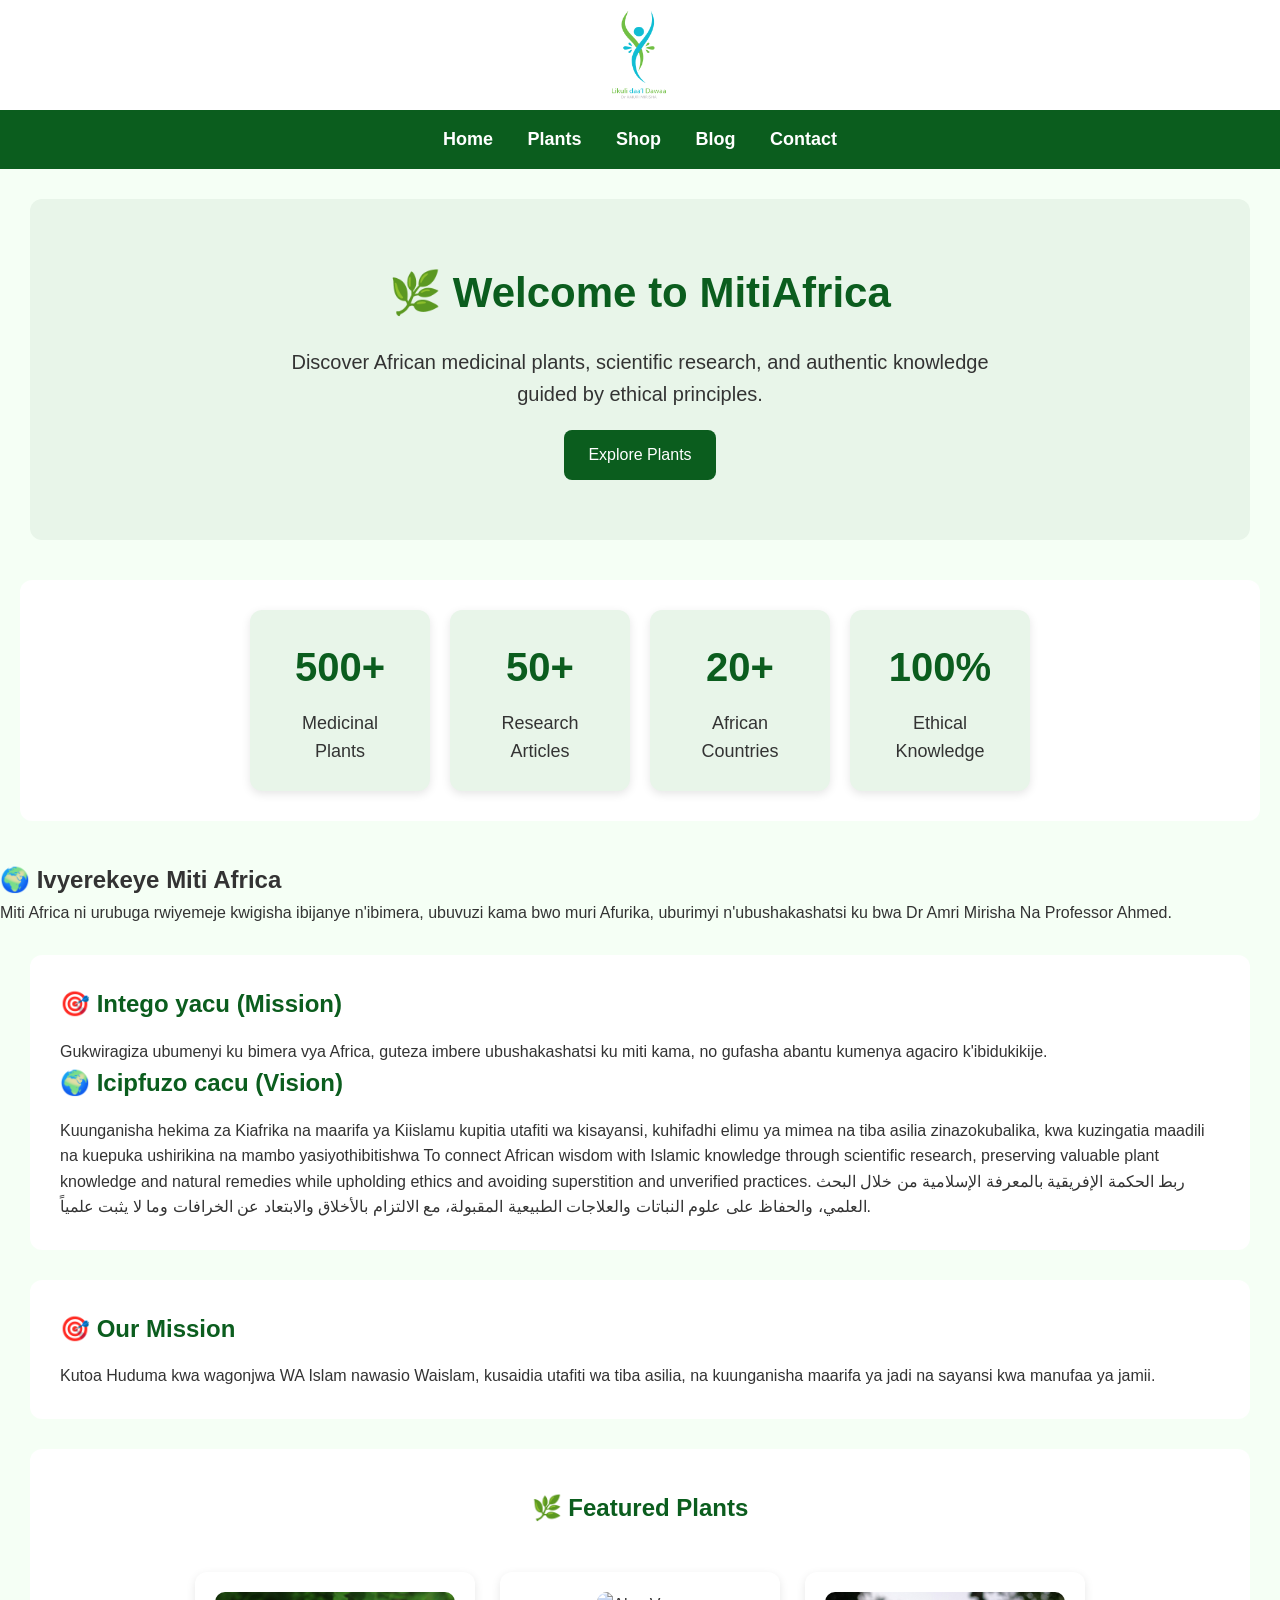
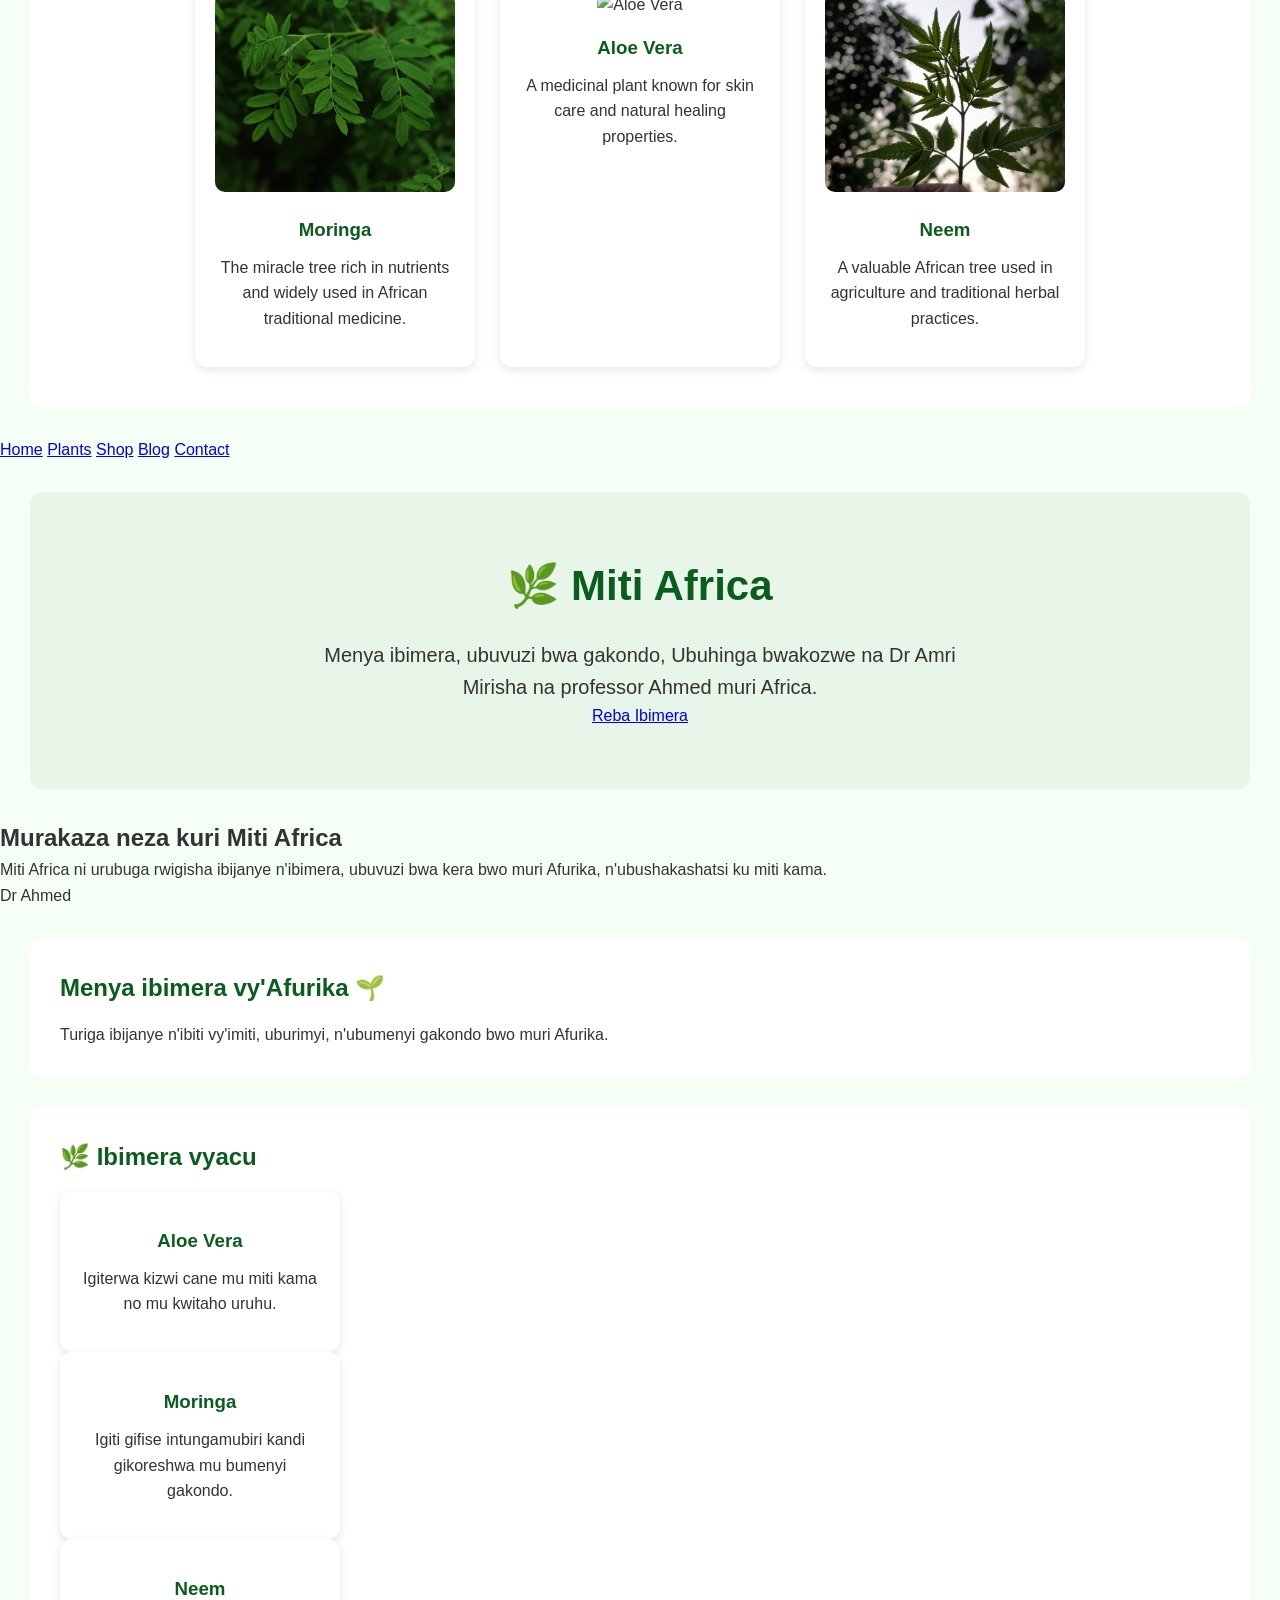
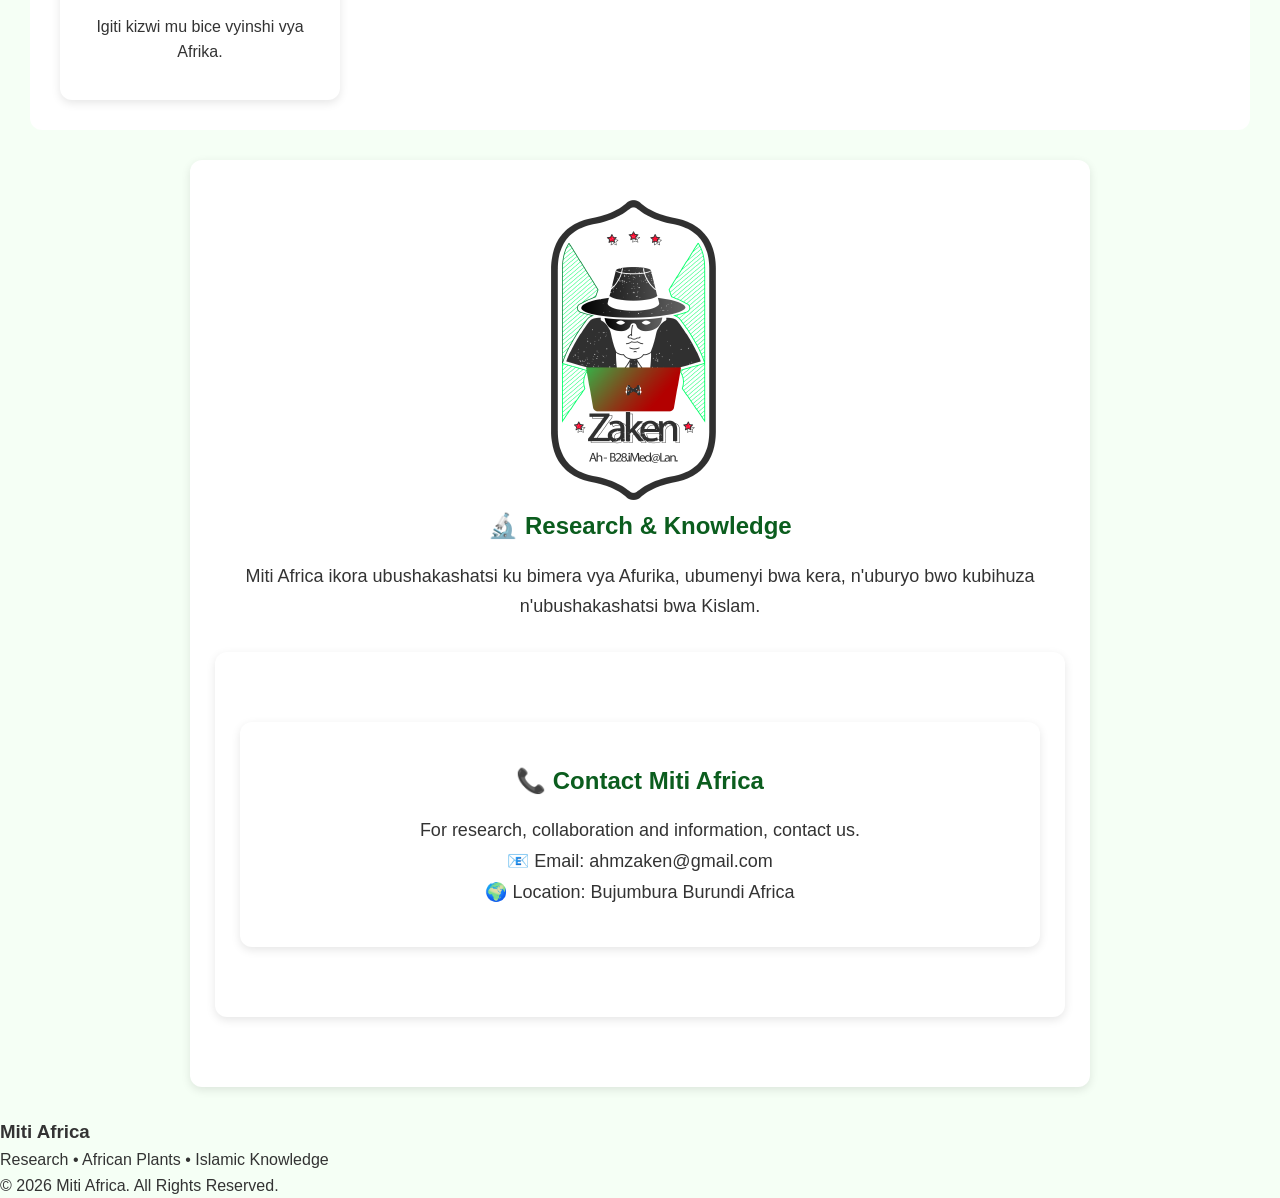
==== commit ce81735a: "Update index.html" ====
--- a/index.html
+++ b/index.html
@@ -15,7 +15,8 @@
     <meta name="author" content="MitiAfrica">
 
     <meta name="robots" content="index, follow">
-
+        
+<link rel="canonical" href="https://mitiafrica.github.io/AhMitiAfrica/">
     <meta property="og:title" content="MitiAfrica | African Medicinal Plants">
 
     <meta property="og:description" content="Discover African medicinal plants, scientific research and traditional herbal knowledge.">
@@ -231,7 +232,7 @@
 
 </section>
 </section
-</body> <footer>
+ <footer>
 
     <h3>Miti Africa</h3>
 
@@ -240,5 +241,5 @@
     <p>&copy; 2026 Miti Africa. All Rights Reserved.</p>
 
 </footer>
-
+</body>
 </html>
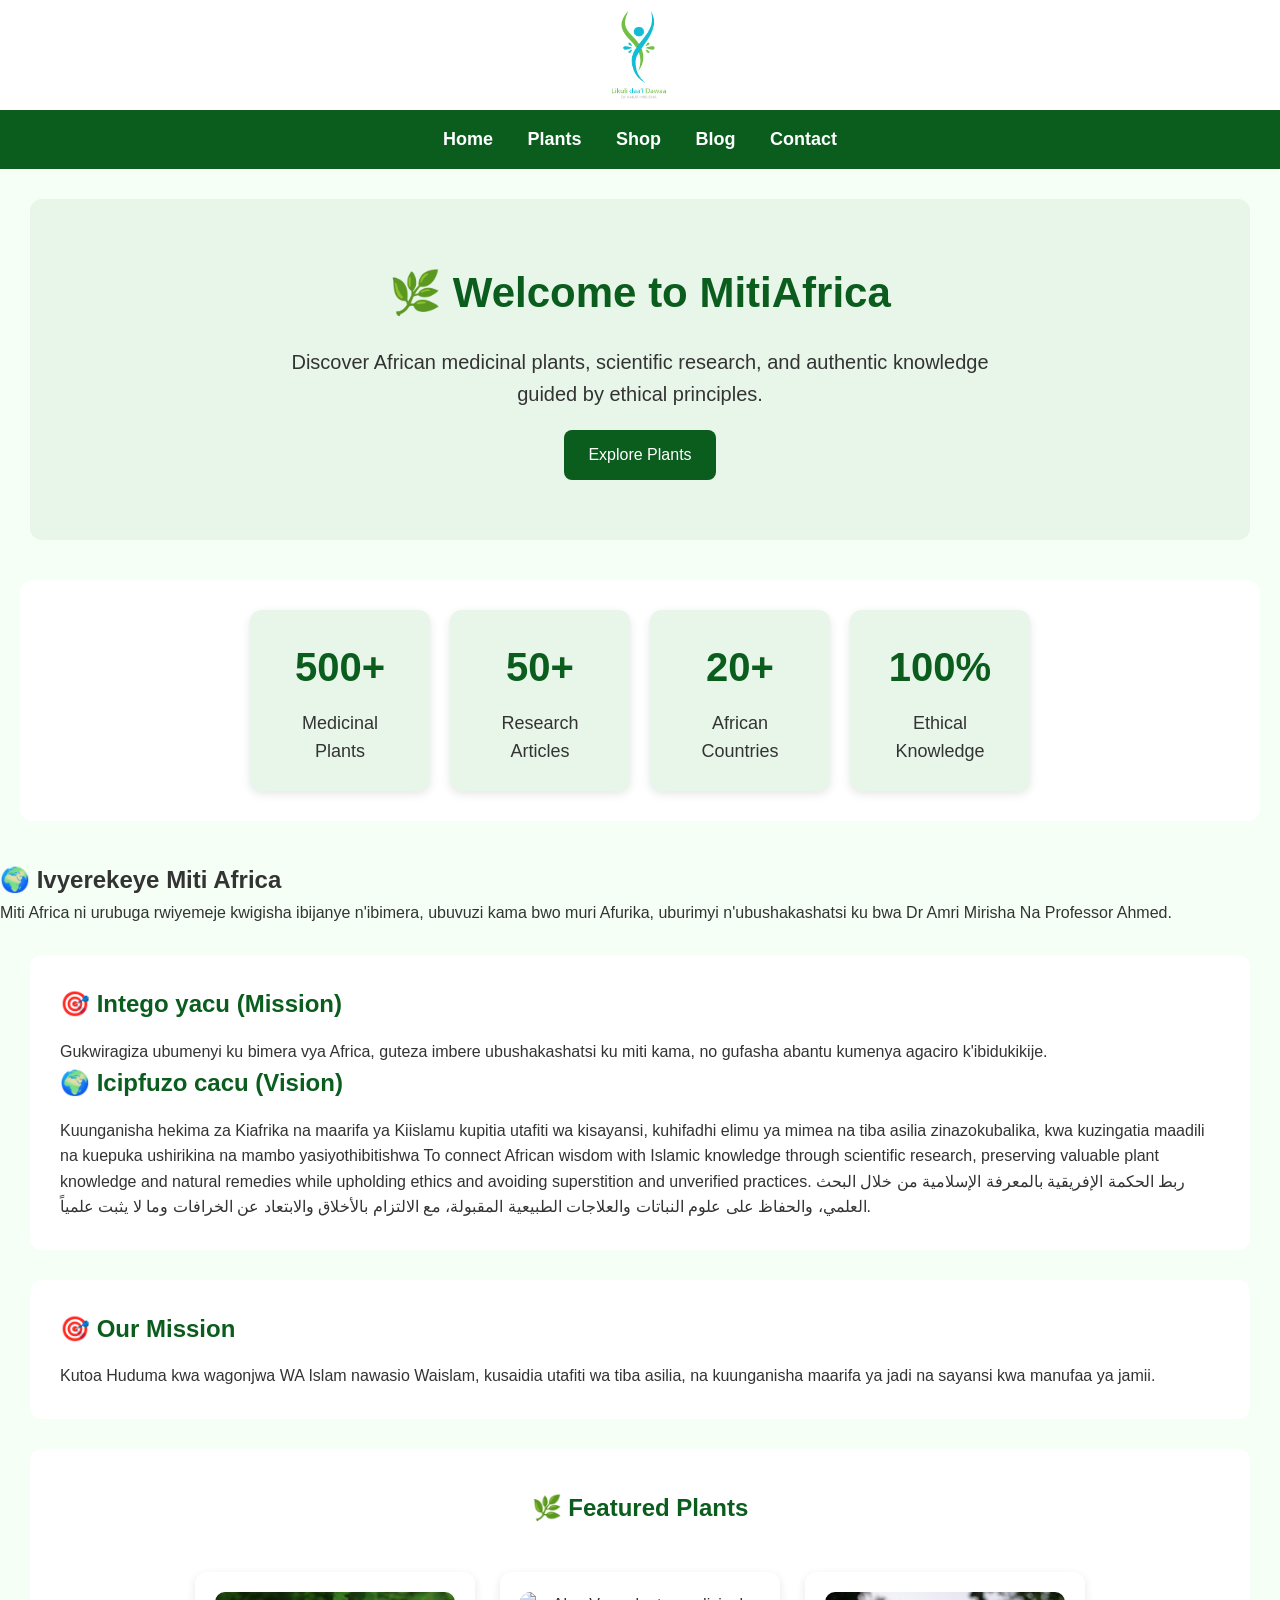
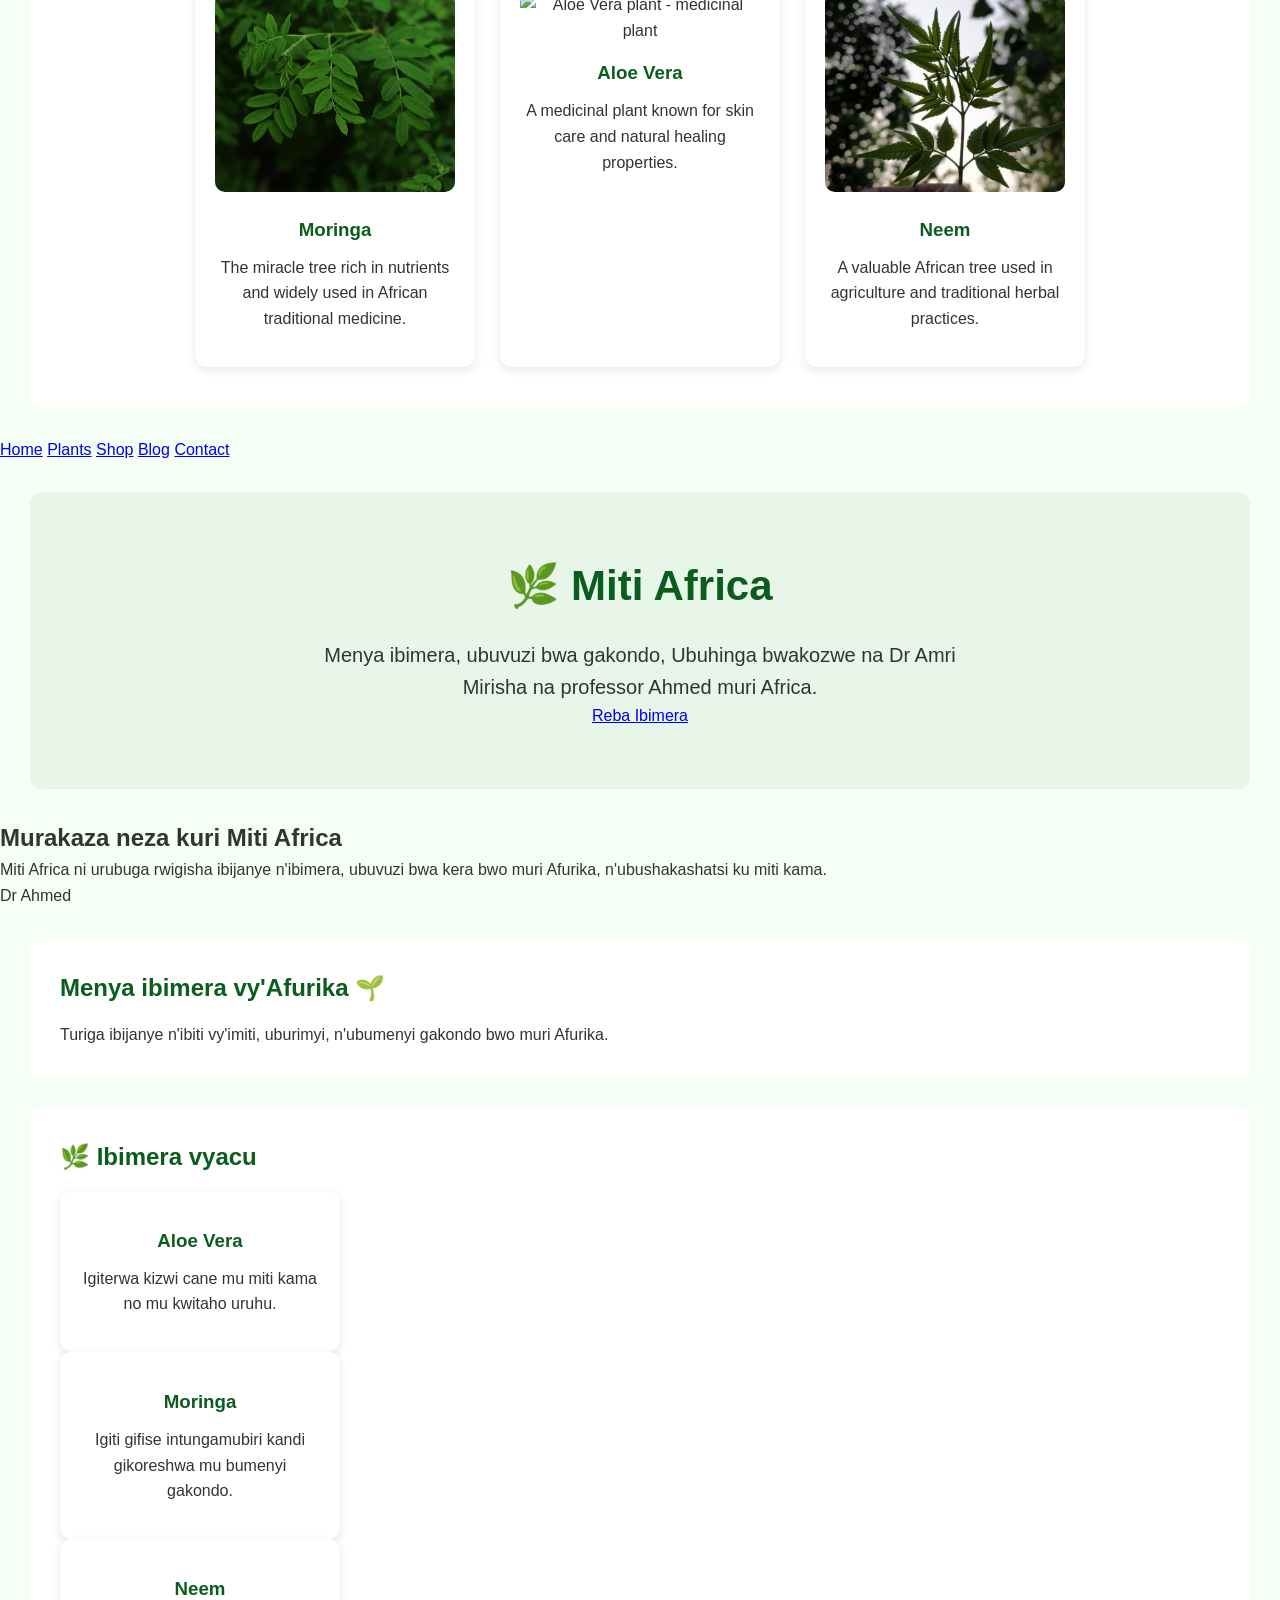
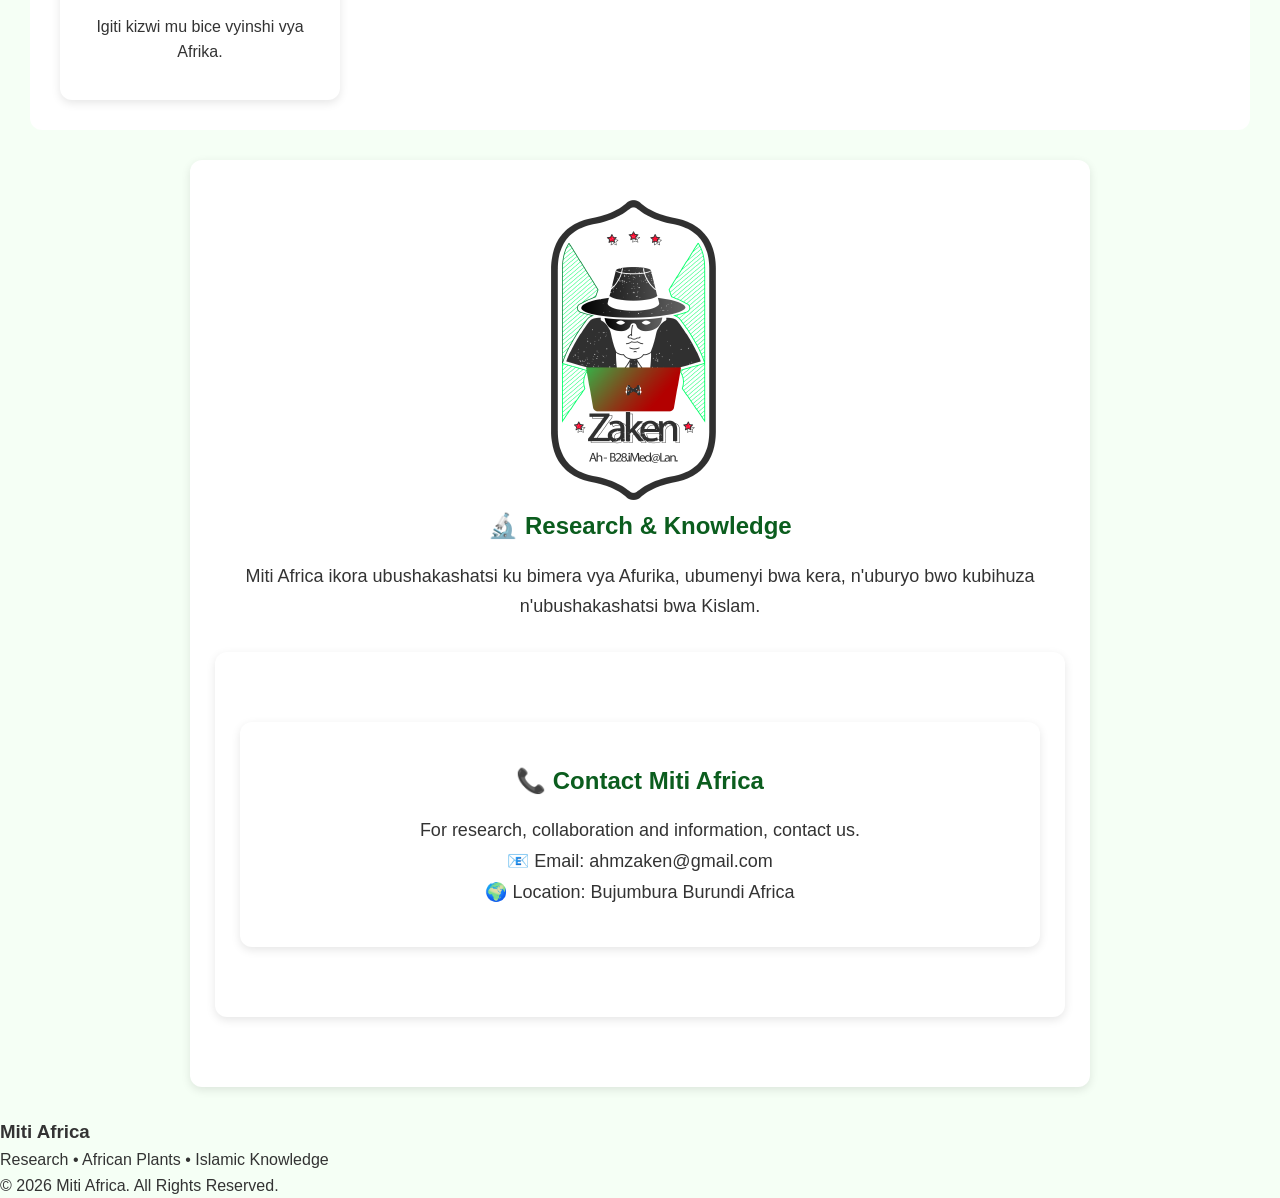
==== commit a5ff433c: "Update index.html" ====
--- a/index.html
+++ b/index.html
@@ -15,15 +15,28 @@
     <meta name="author" content="MitiAfrica">
 
     <meta name="robots" content="index, follow">
-        
+    <script type="application/ld+json">
+{
+  "@context": "https://schema.org",
+  "@type": "WebSite",
+  "name": "Miti Africa",
+  "url": "https://mitiafrica.github.io/AhMitiAfrica/",
+  "description": "Explore African medicinal plants, traditional herbal medicine, scientific research, and natural health education with Miti Africa.",
+  "publisher": {
+    "@type": "Organization",
+    "name": "Miti Africa",
+    "url": "https://mitiafrica.github.io/AhMitiAfrica/"
+  }
+}
+    </script>    
 <link rel="canonical" href="https://mitiafrica.github.io/AhMitiAfrica/">
     <meta property="og:title" content="MitiAfrica | African Medicinal Plants">
 
     <meta property="og:description" content="Discover African medicinal plants, scientific research and traditional herbal knowledge.">
 
-    <meta property="og:image" content="https://mitiarica.github.io/AhMitiAfrica/images/docteur.png">
-
-    <meta property="og:url" content="https://mitiarica.github.io/AhMitiAfrica/">
+    <meta property="og:image" content="https://mitiafrica.github.io/AhMitiAfrica/images/docteur.png">
+
+    <meta property="og:url" content="https://mitiafrica.github.io/AhMitiAfrica/">
 
     <meta property="og:type" content="website">
 
@@ -135,19 +148,19 @@
 <h2>🌿 Featured Plants</h2>
 
 <div class="plant-card">
-<img src="images/moringa.jpg" alt="Moringa">
+<img src="images/moringa.jpg" alt="Moringa plant - African medicinal plant">
 <h3>Moringa</h3>
 <p>The miracle tree rich in nutrients and widely used in African traditional medicine.</p>
 </div>
 
 <div class="plant-card">
-<img src="images/aloe-vera.jpg" alt="Aloe Vera">
+   <img src="images/aloe-vera.jpg" alt="Aloe Vera plant - medicinal plant"> 
 <h3>Aloe Vera</h3>
 <p>A medicinal plant known for skin care and natural healing properties.</p>
 </div>
 
 <div class="plant-card">
-<img src="images/neem.jpg" alt="Neem">
+<img src="images/neem.jpg" alt="Neem tree - African medicinal plant">
 <h3>Neem</h3>
 <p>A valuable African tree used in agriculture and traditional herbal practices.</p>
 </div>
